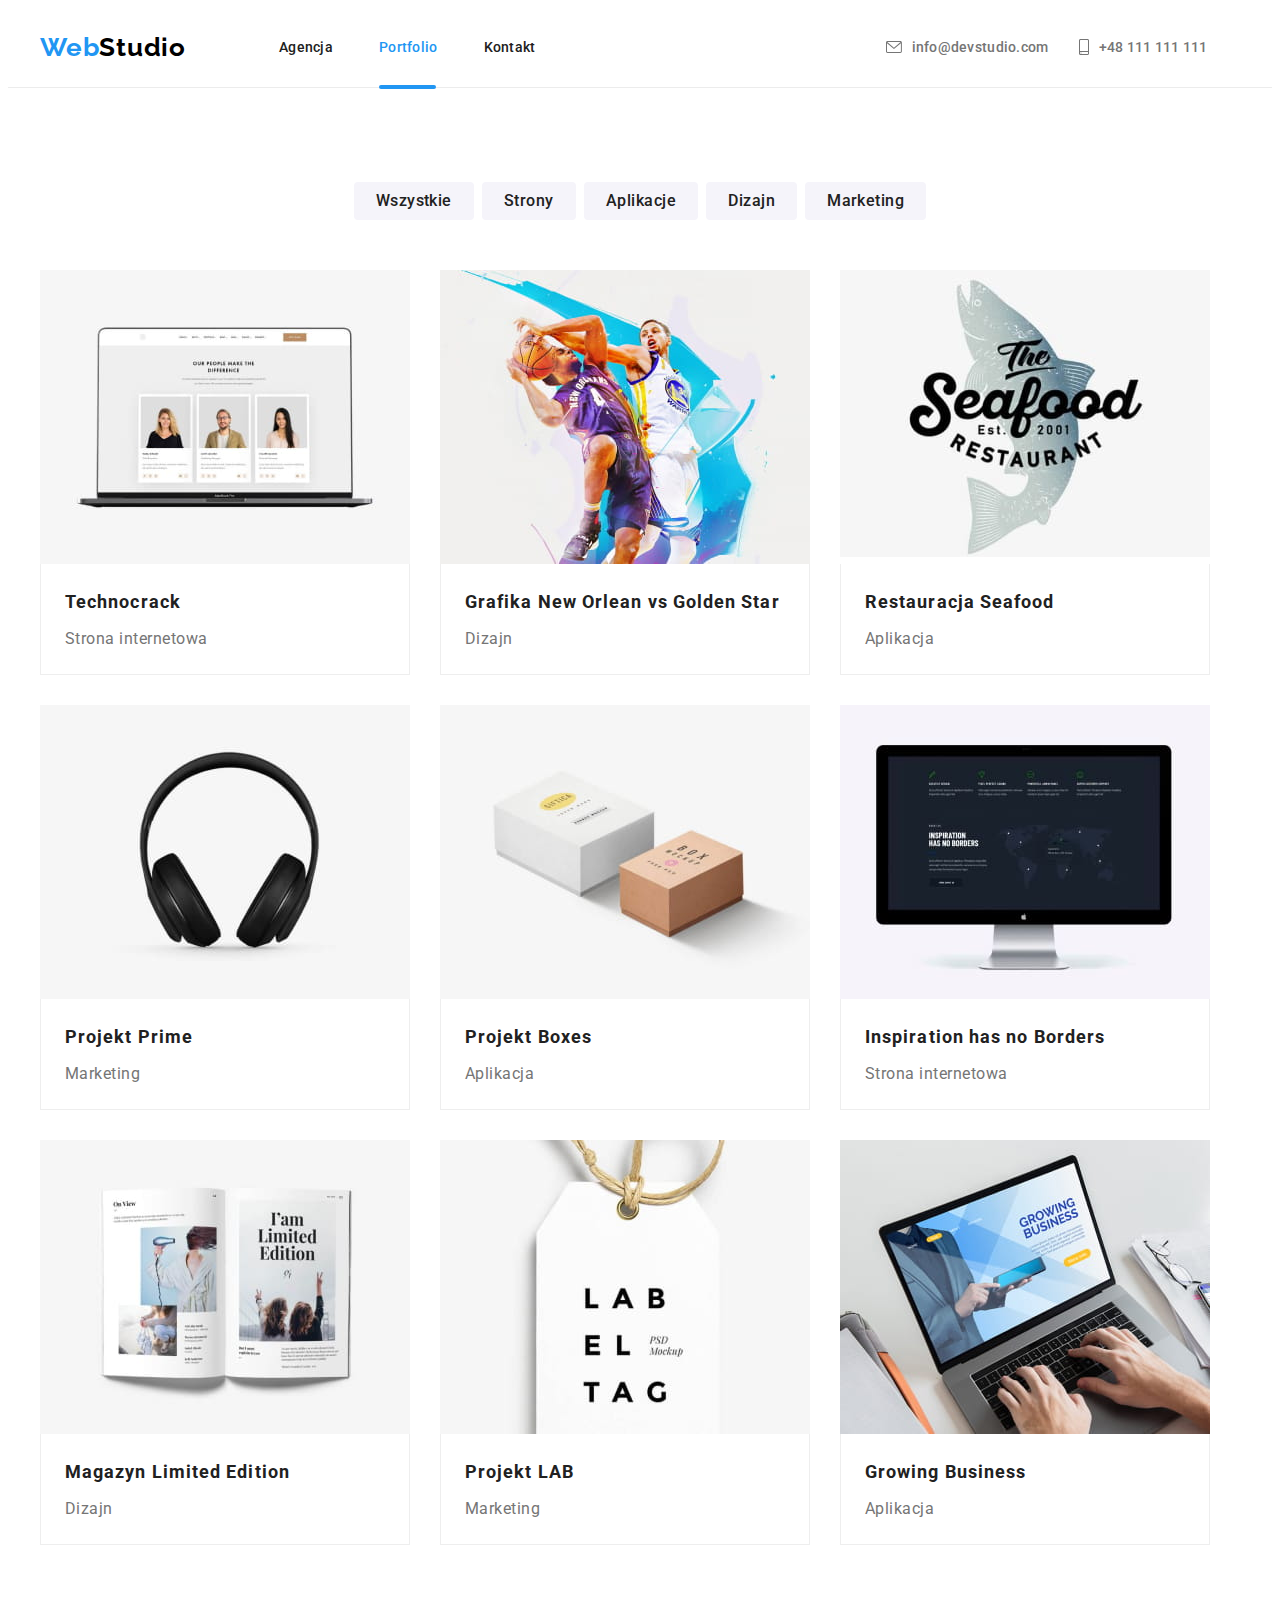
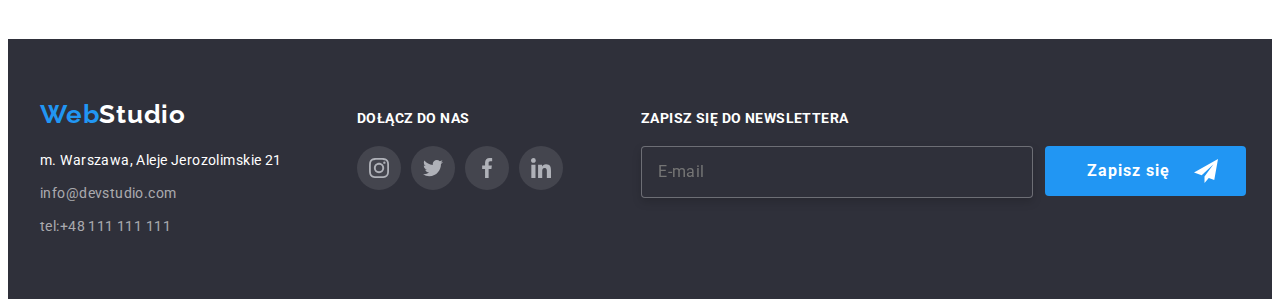
==== portfolio.html @ 4c4bfc6f "ok" ====
<!DOCTYPE html>
<html lang="pl">
  <head>
    <meta charset="UTF-8" />
    <meta http-equiv="X-UA-Compatible" content="IE=edge" />
    <meta name="viewport" content="width=device-width, initial-scale=1.0" />
    <title>Portfolio</title>
    <link
      rel="stylesheet"
      href="https://cdnjs.cloudflare.com/ajax/libs/modern-normalize/1.1.0/modern-normalize.min.css"
      integrity="sha512-wpPYUAdjBVSE4KJnH1VR1HeZfpl1ub8YT/NKx4PuQ5NmX2tKuGu6U/JRp5y+Y8XG2tV+wKQpNHVUX03MfMFn9Q=="
      crossorigin="anonymous"
      referrerpolicy="no-referrer"
    />
    <link rel="preconnect" href="https://fonts.googleapis.com" />
    <link rel="preconnect" href="https://fonts.gstatic.com" crossorigin />

    <link
      href="https://fonts.googleapis.com/css2?family=Raleway:wght@700&family=Roboto:wght@400;500;700;900&display=swap"
      rel="stylesheet"
    />

    <link href="./CSS/styles.css" rel="stylesheet" />
  </head>
  <body>
    <header class="boxfirst">
      <div class="container container-first">
        <a href="index.html" class="brandname"><span class="pieceofbrand">Web</span>Studio</a>
        <!--dodaję span żeby kolor Web były inny od Studio-->
        <nav>
          <ul class="list-upper">
            <li>
              <a href="index.html" class="nav-link">Agencja</a>
            </li>
            <li><a href="portfolio.html" class="nav-link currentsiteportfolio">Portfolio</a></li>
            <li><a href="#Kontakt" class="nav-link">Kontakt</a></li>
          </ul>
        </nav>
        <ul class="contact-links list-upper">
          <li>
            <a class="mail" href="mailto:info@devstudio.com">
              <svg class="post-img" width="16" height="12">
                <use href="./icons.svg#icon-envelope"></use>
              </svg>
              info@devstudio.com</a
            >
          </li>
          <li>
            <a class="smartphone" href="tel:+48111111111">
              <svg class="smartphone-img" width="10" height="16">
                <use href="./icons.svg#icon-smartphone"></use>
              </svg>
              +48 111 111 111</a
            >
          </li>
        </ul>
      </div>
    </header>
    <main>
      <section class="section">
        <div class="container">
          <h1 class="visually-hidden">portfolio</h1>
          <ul class="list-of-buttons">
            <li>
              <button type="button" class="button-next">Wszystkie</button>
            </li>
            <li><button type="button" class="button-next">Strony</button></li>
            <li><button type="button" class="button-next">Aplikacje</button></li>
            <li><button type="button" class="button-next">Dizajn</button></li>
            <li><button type="button" class="button-next">Marketing</button></li>
          </ul>
          <ul class="list-of-images-portfolio">
            <li ><a class="image-border" href="#">
              <div class="box">
              <img
                src="./images/technocrack.jpg"
                alt="zespół pracowników na ekranie monitora"
                width="370"
                height="294"
              />
              <div class="overlay">Technocrack jest popularną platformą wykorzystywaną do rozpowszechniania koronawirusa. Firmy wykorzystują tę platformę do celów szpiegowskich i ataków na niezabezpieczone serwery konkurencji</div></div>
              <div class="border">
                <h3 class="portfolioheader">Technocrack</h3>
                <p class="portfoliodescription">Strona internetowa</p>
              </div></a>
            </li>
            <li ><a class="image-border" href="#"><div class="box">
              <img
                src="./images/neworlean.jpg"
                alt="grafika przedstawiająca koszykarzy"
                width="370"
                height="294"
              /><div class="overlay">Technocrack jest popularną platformą wykorzystywaną do rozpowszechniania koronawirusa. Firmy wykorzystują tę platformę do celów szpiegowskich i ataków na niezabezpieczone serwery konkurencji</div></div>
              <div class="border">
                <h3 class="portfolioheader">Grafika New Orlean vs Golden Star</h3>
                <p class="portfoliodescription">Dizajn</p>
              </div></a>
            </li>
            <li ><a class="image-border" href="#"><div class="box">
              <img src="./images/restaurant.jpg" alt="logo restauracji" width="370" height="294" /><div class="overlay">Technocrack jest popularną platformą wykorzystywaną do rozpowszechniania koronawirusa. Firmy wykorzystują tę platformę do celów szpiegowskich i ataków na niezabezpieczone serwery konkurencji</div></div>
              <div class="border">
                <h3 class="portfolioheader">Restauracja Seafood</h3>
                <p class="portfoliodescription">Aplikacja</p>
              </div></a>
            </li>
            <li ><a class="image-border" href="#"><div class="box">
              <img src="./images/project-prime.jpg" alt="słuchawki" width="370" height="294" /><div class="overlay">Technocrack jest popularną platformą wykorzystywaną do rozpowszechniania koronawirusa. Firmy wykorzystują tę platformę do celów szpiegowskich i ataków na niezabezpieczone serwery konkurencji</div></div>
              <div class="border">
                <h3 class="portfolioheader">Projekt Prime</h3>
                <p class="portfoliodescription">Marketing</p>
              </div></a>
            </li>
            <li ><a class="image-border" href="#"><div class="box">
              <img src="./images/project-boxex.jpg" alt="dwa pudełka" width="370" height="294" /><div class="overlay">Technocrack jest popularną platformą wykorzystywaną do rozpowszechniania koronawirusa. Firmy wykorzystują tę platformę do celów szpiegowskich i ataków na niezabezpieczone serwery konkurencji</div></div>
              <div class="border">
                <h3 class="portfolioheader">Projekt Boxes</h3>
                <p class="portfoliodescription">Aplikacja</p>
              </div></a>
            </li>
            <li ><a class="image-border"href="#"><div class="box">
              <img src="./images/inspiration.jpg" alt="ekran monitora" width="370" height="294" /><div class="overlay">Technocrack jest popularną platformą wykorzystywaną do rozpowszechniania koronawirusa. Firmy wykorzystują tę platformę do celów szpiegowskich i ataków na niezabezpieczone serwery konkurencji</div></div>
              <div class="border">
                <h3 class="portfolioheader">Inspiration has no Borders</h3>
                <p class="portfoliodescription">Strona internetowa</p>
              </div></a>
            </li>
            <li ><a class="image-border"href="#"><div class="box">
              <img src="./images/magazine.jpg" alt="otwarte czasopismo" width="370" height="294" /><div class="overlay">Technocrack jest popularną platformą wykorzystywaną do rozpowszechniania koronawirusa. Firmy wykorzystują tę platformę do celów szpiegowskich i ataków na niezabezpieczone serwery konkurencji</div></div>
              <div class="border">
                <h3 class="portfolioheader">Magazyn Limited Edition</h3>
                <p class="portfoliodescription">Dizajn</p>
              </div></a>
            </li>
            <li ><a class="image-border" href="#"><div class="box">
              <img
                src="./images/project-lab.jpg"
                alt="etykieta z nazwą projektu"
                width="370"
                height="294"
              /><div class="overlay">Technocrack jest popularną platformą wykorzystywaną do rozpowszechniania koronawirusa. Firmy wykorzystują tę platformę do celów szpiegowskich i ataków na niezabezpieczone serwery konkurencji</div></div>
              <div class="border">
                <h3 class="portfolioheader">Projekt LAB</h3>
                <p class="portfoliodescription">Marketing</p>
              </div></a>
            </li>
            <li ><a class="image-border"href="#"><div class="box">
              <img
                src="./images/growing-business.jpg"
                alt="otwarty laptop"
                width="370"
                height="294"
              /><div class="overlay">Technocrack jest popularną platformą wykorzystywaną do rozpowszechniania koronawirusa. Firmy wykorzystują tę platformę do celów szpiegowskich i ataków na niezabezpieczone serwery konkurencji</div></div>
              <div class="border">
                <h3 class="portfolioheader">Growing Business</h3>
                <p class="portfoliodescription">Aplikacja</p>
              </div></a>
            </li>
          </ul>
        </div>
      </section>
    </main>
    <footer class="footer">
      <div class="container footercontainer">
        <div class="footerbrandparagraph">
        <a href="index.html" class="brandnamefooter"><span class="pieceofbrand">Web</span>Studio</a>
        <address>
          <ul class="footerlist">
            <li>
              <a href="https://www.google.pl/" class="localization"
                >m. Warszawa, Aleje Jerozolimskie 21</a>
            </li>
            <li>
              <a href="mailto:info@devstudio.com" class="contactfooter">info@devstudio.com</a>
            </li>
            <li><a href="tel:+48111111111" class="contactfooter">tel:+48 111 111 111</a></li>
          </ul>
        </address>
      </div>
      <div class=>
      <p class="joinus">dołącz do nas</p>
       <ul class="flexclickfooter"> <li><a  href="https://www.instagram.com/" 
                target="_blank"  class="sociallinks clickfooter"><svg class="instagramclick">
                  <use href="./sprite.svg#icon-instagram"></use>
                </svg></a></li>
                <li><a href="https://www.twitter.com/" 
                target="_blank"  class="sociallinks clickfooter"><svg class="twitterclick">
                  <use href="./sprite.svg#icon-twitter"></use>
                </svg></a></li>
                <li><a href="https://www.facebook.com/" 
                target="_blank"  class="sociallinks clickfooter"><svg class="facebookclick">
                  <use href="./sprite.svg#icon-facebook"></use>
                </svg></a></li>
                <li><a href="https://www.linkedin.com/" 
                target="_blank"  class="sociallinks clickfooter"><svg class="linkedinclick">
                  <use href="./sprite.svg#icon-linkedin"></use>
                </svg></a></li>
              </ul>
                </div><form class="newsletterform">
                <label for="user-email"class="newsletter-signup">
                  ZAPISZ SIĘ DO NEWSLETTERA
                </label>
                <div class="newsletter">
                <input id="user-email" type="email" name="email" placeholder="E-mail" class="emailnewsletter"/> <button class="newsletterbutton" type="submit">Zapisz się<svg class="arrow"><use href="./sprite2.svg#icon-arrow"></use></svg></button>
              </div>
              </form>
          </div>
               
    </footer>
  </body>
</html>
---- CSS/styles.css ----
*,
*::before *::after {
  margin: 0;
  padding: 0;
}

:root {
  --brandcolor: #212121;
  --secondcolor: #000000;
  --thirdcolor: #757575;
  --fourthcolor: #2196f3;
  --fifhtcolor: #ffffff;
  --sixthcolor: #2f303a;
  --seventhcolor: #e5e5e5;
  --eighthcolor: rgba (255, 255, 255, 0.6);
  --ninthcolor: #f5f4fa;
  --tenthcolor: #eeeeee;
}
body {
  font-family: 'Roboto', sans-serif;
  font-size: 14px;
  color: var(--brandcolor);
  background: var(--fifhtcolor);
  letter-spacing: 0.03em;
}
h1,
h2,
h3,
p {
  margin: 0 auto;
}

img {
  max-width: 100%;
  height: auto;
  display: block;
}
ul {
  list-style: none;
  padding: 0;
  margin: 0;
}
a {
  text-decoration: none;
  margin: 0;
}
button {
  display: block;
  cursor: pointer;
  border-radius: 4px;
  border: none;
}
.container {
  width: 1200px;
  margin: 0 auto;
  padding: 0 15px;
}
.section {
  padding-top: 94px;
  padding-bottom: 94px;
}
.footer {
  background-color: var(--sixthcolor);
  padding-top: 60px;
  padding-bottom: 60px;
}

.boxfirst {
  margin: 0 auto;
  border-bottom: 1px solid #ececec;
}
.container-first {
  display: flex;
  align-items: center;
  padding-top: 24px;
  padding-bottom: 25px;
}
.brandname {
  font-family: 'Raleway';
  font-size: 26px;
  font-weight: 700;
  color: var(--secondcolor);
  margin-right: 93px;
  letter-spacing: 0.03em;
}
.pieceofbrand {
  color: var(--fourthcolor);
}
.nav-link {
  font-weight: 500;
  text-align: left;
  color: currentColor;
  transition: color 250ms cubic-bezier(0.4, 0, 0.2, 1);
}

.nav-link:hover,
.nav-link:focus {
  color: var(--fourthcolor);
}
.currentsite {
  color: var(--fourthcolor);
  position: relative;
}
.currentsite::after {
  content: '';
  border-bottom: 4px solid #2196f3;
  border-radius: 2px;
  position: absolute;
  width: 53px;
  top: 46px;
  left: 0;
}
.currentsiteportfolio {
  color: var(--fourthcolor);
  position: relative;
}
.currentsiteportfolio::after {
  content: '';
  border-bottom: 4px solid #2196f3;
  border-radius: 2px;
  position: absolute;
  width: 57px;
  top: 46px;
  left: 0;
}
.list-upper {
  display: flex;
  gap: 46px;
  letter-spacing: 0.02em;
}
.post-img {
  margin-right: 10px;
  fill: currentColor;
}

.mail:hover,
.mail:focus {
  color: var(--fourthcolor);
}

.smartphone-img {
  margin-right: 10px;
  fill: currentColor;
}

.smartphone:hover,
.smartphone:focus {
  color: var(--fourthcolor);
}

.mail,
.smartphone {
  display: flex;
  align-items: center;

  color: currentColor;
  transition: color 250ms cubic-bezier(0.4, 0, 0.2, 1);
}

.contact-links {
  color: var(--thirdcolor);
  margin-left: 350px;
  gap: 30px;
}
.contact-links a {
  font-weight: 500;
  color: currentColor;
  letter-spacing: 0.02em;
  font-size: 14px;
}
.main-section {
  background-color: var(--sixthcolor);
  padding-top: 200px;
  padding-bottom: 200px;
  background-image: linear-gradient(rgba(47, 48, 58, 0.4) 50%, rgba(47, 48, 58, 0.4) 50%),
    url(../images/backgroundimage.jpg);
  background-repeat: no-repeat;
  background-size: cover;

  max-width: 1600px;
  height: 600px;
  margin: 0 auto;
}
.main-header {
  font-size: 44px;
  font-weight: 900;
  line-height: 1.36;
  letter-spacing: 0.06em;
  text-align: center;
  color: var(--fifhtcolor);
  margin-bottom: 30px;
  width: 696px;
}
.buttonfirst {
  font-size: 16px;
  font-weight: 700;
  line-height: 1.88;
  letter-spacing: 0.06em;
  text-align: center;
  background-color: var(--fourthcolor);
  color: #ffffff;
  font-family: 'Roboto';
  padding: 10px 41px;
  align-items: center;
  margin: 0 auto;
}
.list {
  display: flex;
  gap: 30px;
}

.loremitem {
  flex-basis: calc((100%- 90px) / 4);
}
.lorem-background {
  display: flex;
  width: 270px;
  height: 120px;
  justify-content: center;
  align-items: center;
  background-color: #f5f4fa;
  border-radius: 4px;
  margin-bottom: 30px;
}

.section-ourteam {
  padding-top: 0;
}

.visually-hidden {
  position: absolute;
  width: 1px;
  height: 1px;
  margin: -1px;
  border: 0;
  padding: 0;

  white-space: nowrap;
  clip-path: inset(100%);
  clip: rect(0 0 0 0);
  overflow: hidden;
}
.loremheader {
  letter-spacing: 0.03em;
  font-weight: 700;
  color: var(--brandcolor);
  margin-bottom: 10px;
  font-size: 14px;
}
.loremdescrition {
  line-height: 1.71;
  text-align: left;
  color: var(--thirdcolor);
}
.secondheader {
  letter-spacing: 0.03em;
  font-size: 36px;
  font-weight: 700;
  text-align: center;
  color: var(--brandcolor);
  margin-bottom: 50px;
}
.background-lastsection {
  background-color: var(--ninthcolor);
}
.thirditem {
  position: relative;
}
.applications {
  display: flex;
  justify-content: center;
  align-items: center;
  font-family: 'Roboto';
  font-style: normal;
  font-weight: 700;
  line-height: 1.14;
  color: var(--fifhtcolor);
  width: 370px;
  height: 70px;
  background-color: rgba(47, 48, 58, 0.8);
  position: absolute;
  bottom: 0px;
}
.emloyee {
  border-radius: [object Object]px;
  background-color: var(--fifhtcolor);
  box-shadow: 0px 1px 3px rgba(0, 0, 0, 0.12), 0px 1px 1px rgba(0, 0, 0, 0.14),
    0px 2px 1px rgba(0, 0, 0, 0.2);
  border-radius: 0px 0px 4px 4px;
}
.thirdheader {
  letter-spacing: 0.03em;
  font-size: 16px;
  font-weight: 500;
  text-align: center;
  color: var(--brandcolor);
  margin-bottom: 10px;
}
.employee-description {
  padding-top: 30px;
  padding-bottom: 30px;
}
.position {
  font-size: 16px;
  font-weight: 400;
  text-align: center;
  color: var(--thirdcolor);
  letter-spacing: 0.03em;
  margin-bottom: 16px;
}

.flexclick {
  display: flex;
  gap: 10px;
  justify-content: center;
}
.sociallinks {
  display: flex;
  color: #afb1b8;
  justify-content: center;
  align-items: center;
  width: 44px;
  height: 44px;
  border-radius: 50%;
  background-color: var(--fifhtcolor);
  transition-property: background-color, color;
  transition-duration: 250ms;
  transition-timing-function: cubic-bezier(0.4, 0, 0.2, 1);
}
.sociallinks:hover,
.sociallinks:focus {
  color: var(--fifhtcolor);
  background-color: var(--fourthcolor);
}
.instagramclick,
.linkedinclick,
.facebookclick,
.twitterclick {
  fill: currentColor;
  width: 20px;
  height: 20px;
}
.flexclickcustomers {
  display: flex;
  gap: 30px;
  justify-content: center;
}
.customer {
  display: flex;
  justify-content: center;
  align-items: center;
  width: 170px;
  height: 92px;
  color: #afb1b8;
  border: 1px solid currentColor;
  border-radius: 4px;
  transition: color 250ms cubic-bezier(0.4, 0, 0.2, 1);
}
.client {
  fill: currentColor;
}
.customer:hover,
.customer:focus {
  color: #2196f3;
}
.contactfooter {
  line-height: 1.71;
  color: rgba(255, 255, 255, 0.6);
  font-style: normal;
  transition: color 250ms cubic-bezier(0.4, 0, 0.2, 1);
}
.contactfooter:hover,
.contactfooter:focus {
  color: var(--fourthcolor);
  cursor: pointer;
}
.localization {
  display: block;
  line-height: 1.71;
  color: var(--fifhtcolor);
  font-style: normal;
}
.footerlist {
  display: block;
}
.footerlist > li:not(:last-child) {
  margin-bottom: 9px;
}

.brandnamefooter {
  display: block;
  font-family: 'Raleway';
  font-size: 26px;
  font-weight: 700;
  text-align: left;
  color: var(--fifhtcolor);
  margin-bottom: 20px;
  margin-right: 171px;
  letter-spacing: 0.03em;
}
.localization {
  margin-right: 70px;
}
.joinus {
  font-family: Roboto;
  font-size: 14px;
  font-weight: 700;
  line-height: 16px;
  letter-spacing: 0.03em;
  text-align: left;
  text-transform: uppercase;
  color: var(--fifhtcolor);

  margin-bottom: 20px;
}
.flexclickfooter {
  display: flex;
  gap: 10px;

  fill: var(--fifhtcolor);
}
.clickfooter {
  background: rgba(255, 255, 255, 0.1);
}

.footercontainer {
  display: flex;
  align-items: baseline;
}
.newsletterform {
  margin-left: 78px;
}
.newsletter-signup {
  display: block;
  font-family: Roboto;
  font-size: 14px;
  font-weight: 700;
  letter-spacing: 0.03em;
  color: var(--fifhtcolor);
  text-transform: uppercase;
  margin-bottom: 20px;
  cursor: pointer;
}
.newsletter {
  display: flex;
}
.emailnewsletter {
  border: 1px solid #ffffff4d;
  width: 358px;
  padding: 15px 16px;
  font-family: Roboto;
  font-size: 16px;
  font-weight: 400;
  line-height: 1.25;
  letter-spacing: 0.03em;
  border: 1px solid rgba(255, 255, 255, 0.3);
  filter: drop-shadow(0px 4px 4px rgba(0, 0, 0, 0.15));
  border-radius: 4px;
  background: #2f303a;
  color: rgba(255, 255, 255, 0.6);
  margin-right: 12px;
  transition: border-color 250ms cubic-bezier(0.4, 0, 0.2, 1),
    drop-shadow 250ms cubic-bezier(0.4, 0, 0.2, 1);
}
.emailnewsletter:hover,
.emailnewsletter:focus {
  outline: none;
  border-color: var(--fourthcolor);
  filter: drop-shadow(0px 4px 4px rgba(0, 0, 0, 0.15));
}

.newsletterbutton {
  display: flex;
  width: 201px;
  height: 50px;
  padding-left: 42px;
  padding-right: 28px;
  padding-top: 0px;
  padding-bottom: 0px;
  font-family: 'Roboto';
  font-style: normal;
  font-weight: 700;
  font-size: 16px;
  line-height: 1.88;
  align-items: center;
  text-align: center;
  letter-spacing: 0.06em;
  background: var(--fourthcolor);
  color: var(--fifhtcolor);
  fill: var(--fifhtcolor);
  border-radius: 4px;
  transition: box-shadow 250ms cubic-bezier(0.4, 0, 0.2, 1);
}
.newsletterbutton:hover,
.newsletterbutton:focus {
  box-shadow: 0px 4px 4px rgba(0, 0, 0, 0.15);
}
.arrow {
  width: 24px;
  height: 24px;
  margin-left: 24px;
}
.backdrop {
  position: fixed;
  top: 0;
  left: 0;
  width: 100%;
  height: 100%;
  z-index: 1;
  background: rgba(0, 0, 0, 0.2);
  transition: visibility 250ms cubic-bezier(0.4, 0, 0.2, 1),
    opacity 250ms cubic-bezier(0.4, 0, 0.2, 1);
}
.is-hidden {
  pointer-events: none;
  visibility: hidden;
  opacity: 0;
}

.modal {
  width: 528px;
  height: 581px;
  position: absolute;
  top: 50%;
  left: 50%;
  transform: translate(-50%, -50%);
  z-index: 2;
  background-color: #ffffff;
  border-radius: 4px;
  box-shadow: 0px 1px 3px rgba(0, 0, 0, 0.12), 0px 1px 1px rgba(0, 0, 0, 0.14),
    0px 2px 1px rgba(0, 0, 0, 0.2);
  padding-top: 40px;
}
.formparagraph {
  font-family: 'Roboto';
  font-style: normal;
  font-weight: 700;
  font-size: 20px;
  text-align: center;
  letter-spacing: 0.03em;
  color: var(--brandcolor);
}
.namelabel {
  font-family: 'Roboto';
  font-style: normal;
  font-weight: 400;
  font-size: 12px;
  letter-spacing: 0.01em;
  color: #757575;
  position: absolute;
  left: 40px;
  top: 75px;
  cursor: pointer;
}
#user-name {
  width: 448px;
  height: 40px;
  position: absolute;
  top: 93px;
  left: 40px;
  padding-left: 42px;
  border: 1px solid rgba(33, 33, 33, 0.2);
  border-radius: 4px;
  transition: border-color 250ms cubic-bezier(0.4, 0, 0.2, 1);
}
#user-name:hover,
#user-name:focus {
  border-color: #2196f3;
  outline: none;
}
.user-icon {
  position: absolute;
  width: 12px;
  height: 12px;
  top: 107px;
  left: 55px;
  transition: fill 250ms cubic-bezier(0.4, 0, 0.2, 1);
}
#user-name:hover + .user-icon,
#user-name:focus + .user-icon {
  fill: #2196f3;
}

.phonelabel {
  font-family: 'Roboto';
  font-style: normal;
  font-weight: 400;
  font-size: 12px;
  letter-spacing: 0.01em;
  color: #757575;
  position: absolute;
  left: 40px;
  top: 143px;
  cursor: pointer;
}
#user-phone {
  width: 448px;
  height: 40px;
  position: absolute;
  top: 161px;
  left: 40px;
  padding-left: 42px;
  border: 1px solid rgba(33, 33, 33, 0.2);
  border-radius: 4px;
  transition: border-color 250ms cubic-bezier(0.4, 0, 0.2, 1);
}
#user-phone:hover,
#user-phone:focus {
  border-color: #2196f3;
  outline: none;
}
.phone-icon {
  position: absolute;
  width: 13px;
  height: 13px;
  top: 174px;
  left: 55px;
  transition: fill 250ms cubic-bezier(0.4, 0, 0.2, 1);
}
#user-phone:hover + .phone-icon,
#user-phone:focus + .phone-icon {
  fill: #2196f3;
}
.email-account-label {
  font-family: 'Roboto';
  font-style: normal;
  font-weight: 400;
  font-size: 12px;
  letter-spacing: 0.01em;
  color: #757575;
  position: absolute;
  left: 40px;
  top: 211px;
  cursor: pointer;
}
.user-email-account {
  width: 448px;
  height: 40px;
  position: absolute;
  top: 229px;
  left: 40px;
  padding-left: 42px;
  border: 1px solid rgba(33, 33, 33, 0.2);
  border-radius: 4px;
  transition: border-color 250ms cubic-bezier(0.4, 0, 0.2, 1);
}
.user-email-account:hover,
.user-email-account:focus {
  border-color: #2196f3;
  outline: none;
}
.email-icon {
  position: absolute;
  width: 15px;
  height: 12px;
  top: 243px;
  left: 53.5px;
  transition: fill 250ms cubic-bezier(0.4, 0, 0.2, 1);
}
.user-email-account:hover + .email-icon,
.user-email-account:focus + .email-icon {
  fill: #2196f3;
}
.comment-label {
  font-family: 'Roboto';
  font-style: normal;
  font-weight: 400;
  font-size: 12px;
  letter-spacing: 0.01em;
  color: #757575;
  position: absolute;
  left: 40px;
  top: 279px;
  cursor: pointer;
}
.comment:placeholder-shown {
  font-family: 'Roboto';
  font-style: normal;
  font-weight: 400;
  font-size: 12px;
  line-height: 14px;
  letter-spacing: 0.01em;

  color: rgba(117, 117, 117, 0.5);
}
.comment {
  width: 448px;
  height: 120px;
  position: absolute;
  top: 297px;
  left: 40px;
  padding: 12px 16px;
  border: 1px solid rgba(33, 33, 33, 0.2);
  border-radius: 4px;
  resize: none;
  transition: border-color 250ms cubic-bezier(0.4, 0, 0.2, 1);
}
.comment:hover,
.comment:focus {
  border-color: #2196f3;
  outline: none;
  color: #000000;
}
.politcslabel {
  position: absolute;
  top: 437px;
  right: 54px;
  font-family: 'Roboto';
  font-style: normal;
  font-weight: 400;
  font-size: 14px;
  line-height: 1.71;

  letter-spacing: 0.03em;

  color: var(--thirdcolor);
  cursor: pointer;
}
.statute {
  text-decoration: underline;
  color: var(--fourthcolor);
}
.politics {
  text-decoration: underline;
  color: var(--fourthcolor);
}
.confirmation-icon {
  width: 11px;
  height: 8px;
  position: absolute;
  top: 446px;
  left: 57px;
  fill: var(--fifhtcolor);
  opacity: 0;
}

.politics-confirmation {
  position: absolute;
  top: 442px;
  left: 54px;
  width: 16px;
  height: 15px;
  outline: 1px solid var(--brandcolor);
  appearance: none;
  border-radius: 2px;
}
.politics-confirmation:checked {
  background-color: #2196f3;
  outline: none;
}
.politics-confirmation:checked + .confirmation-icon {
  opacity: 1;
}
.send-button {
  display: flex;
  width: 200px;
  height: 50px;
  background: #2196f3;
  border-radius: 4px;
  justify-content: center;
  align-items: center;
  font-family: 'Roboto';
  font-style: normal;
  font-weight: 700;
  font-size: 16px;
  line-height: 1.88;
  letter-spacing: 0.06em;
  color: var(--fifhtcolor);
  position: absolute;
  top: 491px;
  left: 164px;
  transition: box-shadow 250ms cubic-bezier(0.4, 0, 0.2, 1);
}
.send-button:hover,
.send-button:focus {
  box-shadow: 0px 4px 4px rgba(0, 0, 0, 0.15);
}
.cls-btn {
  width: 11px;
  height: 11px;
}
.close-btn {
  display: flex;
  justify-content: center;
  align-items: center;
  width: 30px;
  height: 30px;
  position: absolute;
  top: 8px;
  left: 490px;
  background: #ffffff;
  border: 1px solid rgba(0, 0, 0, 0.1);
  border-radius: 50%;
}
.button-next {
  border-radius: 4px;
  font-size: 16px;
  font-weight: 500;
  text-align: center;
  background-color: var(--ninthcolor);
  color: var(--brandcolor);
  font-family: 'Roboto';
  padding: 6px 22px;
  letter-spacing: 0.03em;
  line-height: 1.62;
  box-shadow: none;
  transition-property: background-color, color, box-shadow;
  transition-duration: 250ms;
  transition-timing-function: cubic-bezier(0.4, 0, 0.2, 1);
}

.list-of-buttons {
  display: flex;
  justify-content: center;
  gap: 8px;
  margin-bottom: 50px;
}
.button-next:hover,
.button-next:focus {
  color: var(--fifhtcolor);
  background-color: var(--fourthcolor);
  cursor: pointer;
  box-shadow: 0px 3px 1px rgba(0, 0, 0, 0.1), 0px 1px 2px rgba(0, 0, 0, 0.08),
    0px 2px 2px rgba(0, 0, 0, 0.12);
}
.box {
  position: relative;
  width: 370px;
  height: 294px;
  overflow: hidden;
}
.overlay {
  position: absolute;
  top: 0;
  left: 0;
  padding: 49px 45px 49px 24px;
  width: 100%;
  height: 100%;
  font-family: 'Roboto';
  font-style: normal;
  font-weight: 400;
  font-size: 18px;
  line-height: 1.56;
  letter-spacing: 0.03em;
  color: var(--fifhtcolor);
  background-color: rgba(33, 150, 243, 0.9);
  transform: translateY(100%);
  transition: transform 250ms cubic-bezier(0.4, 0, 0.2, 1);
}
.image-border:hover .overlay,
.image-border:focus .overlay {
  transform: translateY(0%);
}
.list-of-images-portfolio {
  display: flex;
  gap: 30px;
  flex-wrap: wrap;
}
.image-border {
  display: block;
  width: 370px;
  box-shadow: none;
  transition-property: box-shadow;
  transition-duration: 250ms;

  transition-timing-function: cubic-bezier(0.4, 0, 0.2, 1);
}
.image-border:hover,
.image-border:focus {
  box-shadow: 0px 1px 1px rgba(0, 0, 0, 0.12), 0px 4px 4px rgba(0, 0, 0, 0.06),
    1px 4px 6px rgba(0, 0, 0, 0.16);
}
.border {
  padding-top: 20px;
  border-right: 1px solid #eeeeee;
  border-bottom: 1px solid #eeeeee;
  border-left: 1px solid #eeeeee;
  padding-left: 24px;
  padding-right: 24px;
  padding-bottom: 20px;
}
.portfolioheader {
  font-size: 18px;
  font-weight: 700;
  line-height: 2;
  letter-spacing: 0.06em;
  text-align: left;
  color: var(--brandcolor);
  margin-bottom: 4px;
}
.portfoliodescription {
  font-size: 16px;
  line-height: 1.88;
  text-align: left;
  color: var(--thirdcolor);
  letter-spacing: 0.03em;
}
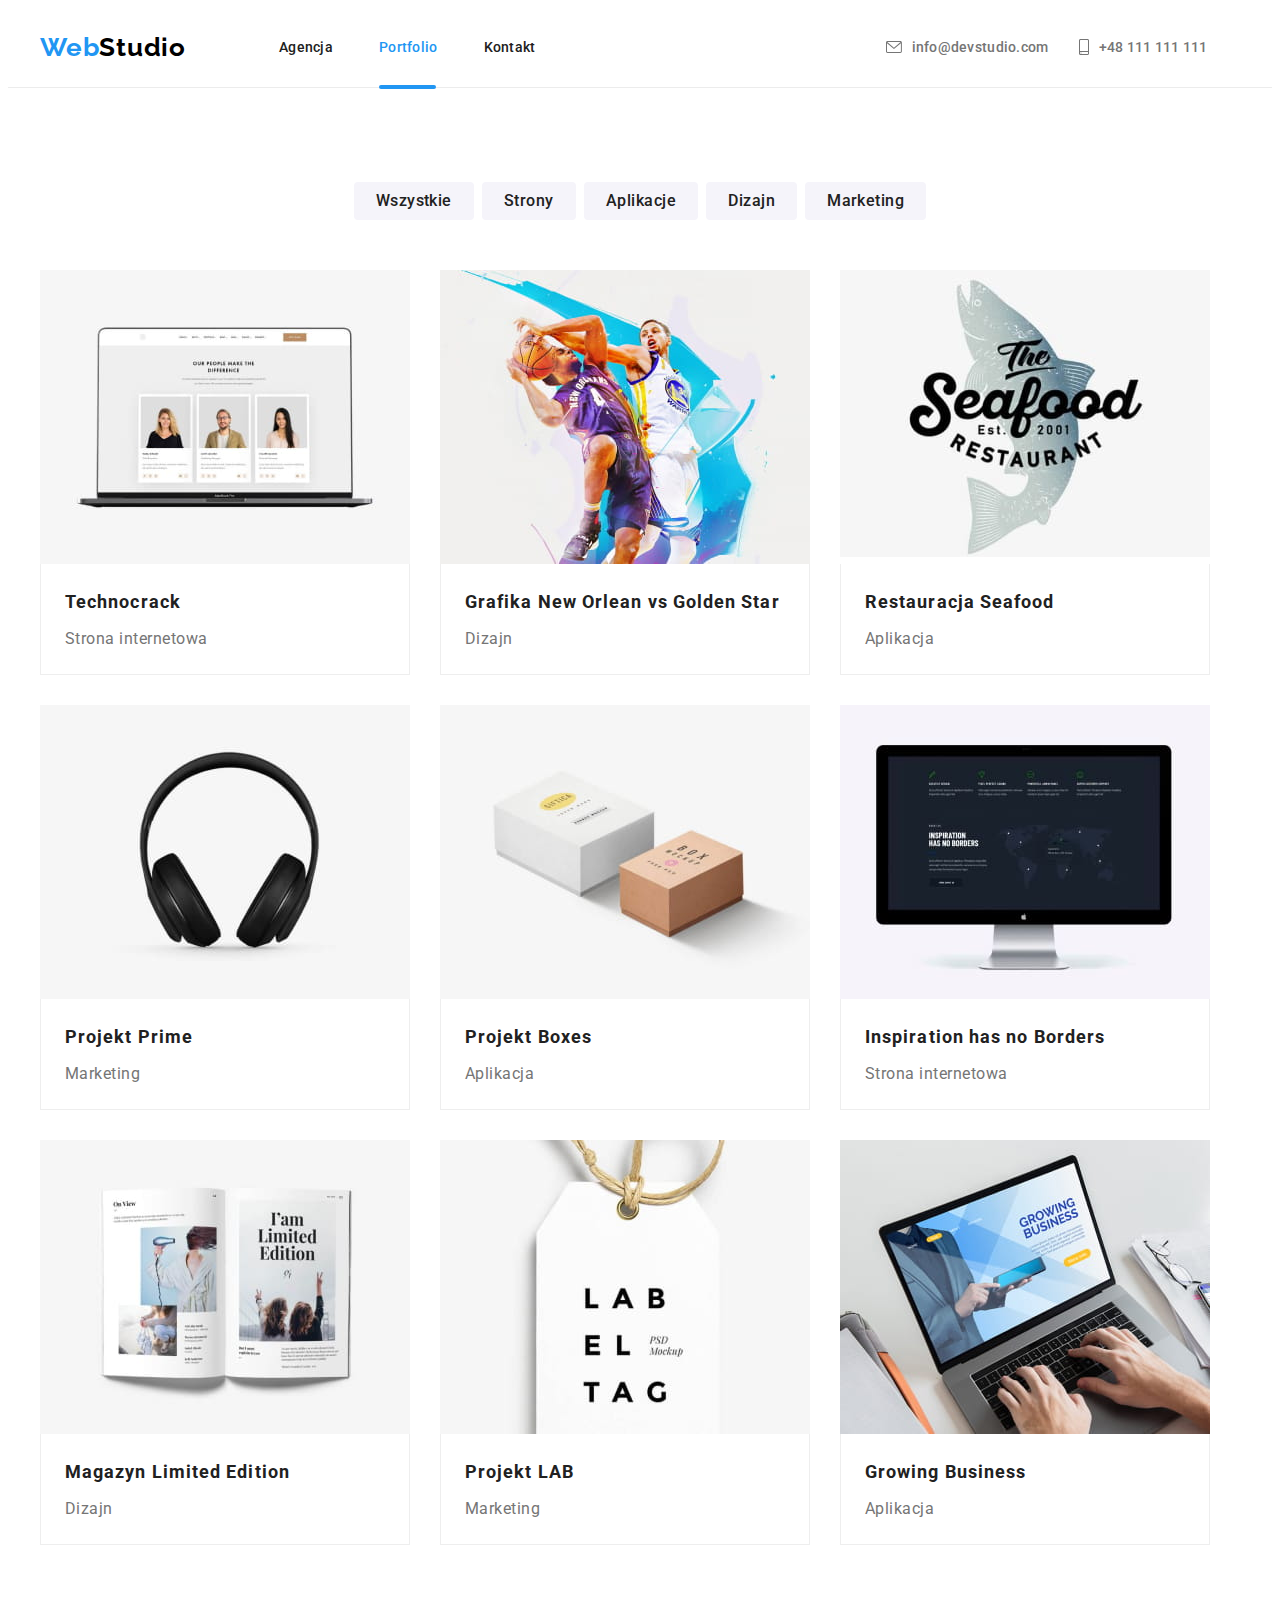
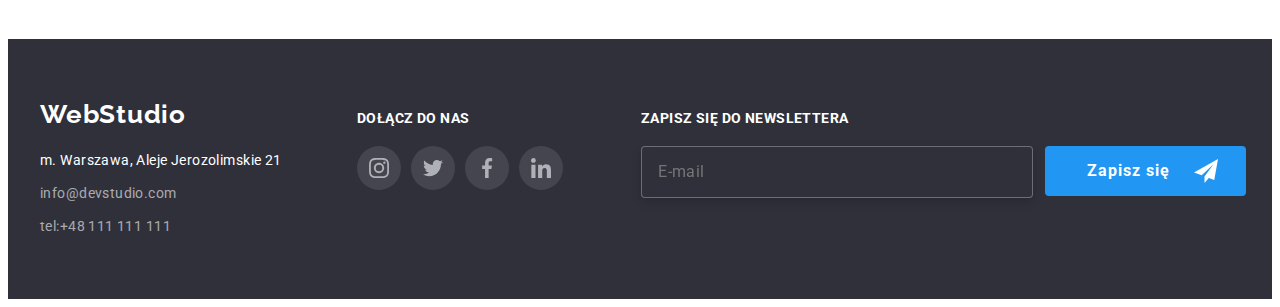
==== commit 6e7aab2c: "na dziś" ====
--- a/portfolio.html
+++ b/portfolio.html
@@ -24,30 +24,30 @@
   </head>
   <body>
     <header class="boxfirst">
-      <div class="container container-first">
-        <a href="index.html" class="brandname"><span class="pieceofbrand">Web</span>Studio</a>
+      <div class="container boxfirst_container">
+        <a href="index.html" class="brandname boxfirst_brandname"><span class="brandname_pieceofbrand">Web</span>Studio</a>
         <!--dodaję span żeby kolor Web były inny od Studio-->
         <nav>
           <ul class="list-upper">
             <li>
-              <a href="index.html" class="nav-link">Agencja</a>
-            </li>
-            <li><a href="portfolio.html" class="nav-link currentsiteportfolio">Portfolio</a></li>
-            <li><a href="#Kontakt" class="nav-link">Kontakt</a></li>
+              <a href="index.html" class="list-upper_link">Agencja</a>
+            </li>
+            <li><a href="portfolio.html" class="list-upper_link currentsiteportfolio">Portfolio</a></li>
+            <li><a href="#Kontakt" class="list-upper_link">Kontakt</a></li>
           </ul>
         </nav>
-        <ul class="contact-links list-upper">
+        <ul class="list-upper boxfirst_contact-links">
           <li>
-            <a class="mail" href="mailto:info@devstudio.com">
-              <svg class="post-img" width="16" height="12">
+            <a class="list-upper_mail" href="mailto:info@devstudio.com">
+              <svg class="list-upper_post-img" width="16" height="12">
                 <use href="./icons.svg#icon-envelope"></use>
               </svg>
               info@devstudio.com</a
             >
           </li>
           <li>
-            <a class="smartphone" href="tel:+48111111111">
-              <svg class="smartphone-img" width="10" height="16">
+            <a class="list-upper_smartphone" href="tel:+48111111111">
+              <svg class="list-upper_smartphone-img" width="10" height="16">
                 <use href="./icons.svg#icon-smartphone"></use>
               </svg>
               +48 111 111 111</a
@@ -160,9 +160,9 @@
       </section>
     </main>
     <footer class="footer">
-      <div class="container footercontainer">
+      <div class="container footer_container">
         <div class="footerbrandparagraph">
-        <a href="index.html" class="brandnamefooter"><span class="pieceofbrand">Web</span>Studio</a>
+        <a href="index.html" class="brandname brandname_footer"><span class="pieceofbrand">Web</span>Studio</a>
         <address>
           <ul class="footerlist">
             <li>
--- a/CSS/styles.css
+++ b/CSS/styles.css
@@ -69,32 +69,35 @@
   margin: 0 auto;
   border-bottom: 1px solid #ececec;
 }
-.container-first {
+.boxfirst_container {
   display: flex;
   align-items: center;
   padding-top: 24px;
   padding-bottom: 25px;
 }
 .brandname {
+  display: block;
   font-family: 'Raleway';
   font-size: 26px;
   font-weight: 700;
+  letter-spacing: 0.03em;
+}
+.boxfirst_brandname {
   color: var(--secondcolor);
   margin-right: 93px;
-  letter-spacing: 0.03em;
-}
-.pieceofbrand {
+}
+
+.brandname_pieceofbrand {
   color: var(--fourthcolor);
 }
-.nav-link {
+.list-upper_link {
   font-weight: 500;
   text-align: left;
   color: currentColor;
   transition: color 250ms cubic-bezier(0.4, 0, 0.2, 1);
 }
-
-.nav-link:hover,
-.nav-link:focus {
+.list-upper_link:hover,
+.list-upper_link:focus {
   color: var(--fourthcolor);
 }
 .currentsite {
@@ -128,41 +131,39 @@
   gap: 46px;
   letter-spacing: 0.02em;
 }
-.post-img {
+.list-upper_mail,
+.list-upper_smartphone {
+  display: flex;
+  align-items: center;
+  color: currentColor;
+  transition: color 250ms cubic-bezier(0.4, 0, 0.2, 1);
+}
+.list-upper_post-img {
   margin-right: 10px;
   fill: currentColor;
 }
 
-.mail:hover,
-.mail:focus {
+.list-upper_mail:hover,
+.list-upper_mail:focus {
   color: var(--fourthcolor);
 }
 
-.smartphone-img {
+.list-upper_smartphone-img {
   margin-right: 10px;
   fill: currentColor;
 }
 
-.smartphone:hover,
-.smartphone:focus {
+.list-upper_smartphone:hover,
+.list-upper_smartphone:focus {
   color: var(--fourthcolor);
 }
 
-.mail,
-.smartphone {
-  display: flex;
-  align-items: center;
-
-  color: currentColor;
-  transition: color 250ms cubic-bezier(0.4, 0, 0.2, 1);
-}
-
-.contact-links {
+.boxfirst_contact-links {
   color: var(--thirdcolor);
   margin-left: 350px;
   gap: 30px;
 }
-.contact-links a {
+.boxfirst_contact-links a {
   font-weight: 500;
   color: currentColor;
   letter-spacing: 0.02em;
@@ -181,7 +182,7 @@
   height: 600px;
   margin: 0 auto;
 }
-.main-header {
+.main-section_header {
   font-size: 44px;
   font-weight: 900;
   line-height: 1.36;
@@ -191,7 +192,7 @@
   margin-bottom: 30px;
   width: 696px;
 }
-.buttonfirst {
+.main-section_button {
   font-size: 16px;
   font-weight: 700;
   line-height: 1.88;
@@ -209,10 +210,10 @@
   gap: 30px;
 }
 
-.loremitem {
+.list_loremitem {
   flex-basis: calc((100%- 90px) / 4);
 }
-.lorem-background {
+.list_lorem-background {
   display: flex;
   width: 270px;
   height: 120px;
@@ -223,7 +224,7 @@
   margin-bottom: 30px;
 }
 
-.section-ourteam {
+.section--ourteam {
   padding-top: 0;
 }
 
@@ -240,14 +241,14 @@
   clip: rect(0 0 0 0);
   overflow: hidden;
 }
-.loremheader {
+.list_loremheader {
   letter-spacing: 0.03em;
   font-weight: 700;
   color: var(--brandcolor);
   margin-bottom: 10px;
   font-size: 14px;
 }
-.loremdescrition {
+.list_loremdescrition {
   line-height: 1.71;
   text-align: left;
   color: var(--thirdcolor);
@@ -260,13 +261,13 @@
   color: var(--brandcolor);
   margin-bottom: 50px;
 }
-.background-lastsection {
+.section--background {
   background-color: var(--ninthcolor);
 }
-.thirditem {
+.list_thirditem {
   position: relative;
 }
-.applications {
+.list_applications {
   display: flex;
   justify-content: center;
   align-items: center;
@@ -281,14 +282,14 @@
   position: absolute;
   bottom: 0px;
 }
-.emloyee {
+.list_emloyee {
   border-radius: [object Object]px;
   background-color: var(--fifhtcolor);
   box-shadow: 0px 1px 3px rgba(0, 0, 0, 0.12), 0px 1px 1px rgba(0, 0, 0, 0.14),
     0px 2px 1px rgba(0, 0, 0, 0.2);
   border-radius: 0px 0px 4px 4px;
 }
-.thirdheader {
+.list_thirdheader {
   letter-spacing: 0.03em;
   font-size: 16px;
   font-weight: 500;
@@ -296,11 +297,11 @@
   color: var(--brandcolor);
   margin-bottom: 10px;
 }
-.employee-description {
+.list_employee-description {
   padding-top: 30px;
   padding-bottom: 30px;
 }
-.position {
+.list_position {
   font-size: 16px;
   font-weight: 400;
   text-align: center;
@@ -387,16 +388,10 @@
   margin-bottom: 9px;
 }
 
-.brandnamefooter {
-  display: block;
-  font-family: 'Raleway';
-  font-size: 26px;
-  font-weight: 700;
-  text-align: left;
+.brandname_footer {
   color: var(--fifhtcolor);
   margin-bottom: 20px;
   margin-right: 171px;
-  letter-spacing: 0.03em;
 }
 .localization {
   margin-right: 70px;
@@ -423,7 +418,7 @@
   background: rgba(255, 255, 255, 0.1);
 }
 
-.footercontainer {
+.footer_container {
   display: flex;
   align-items: baseline;
 }
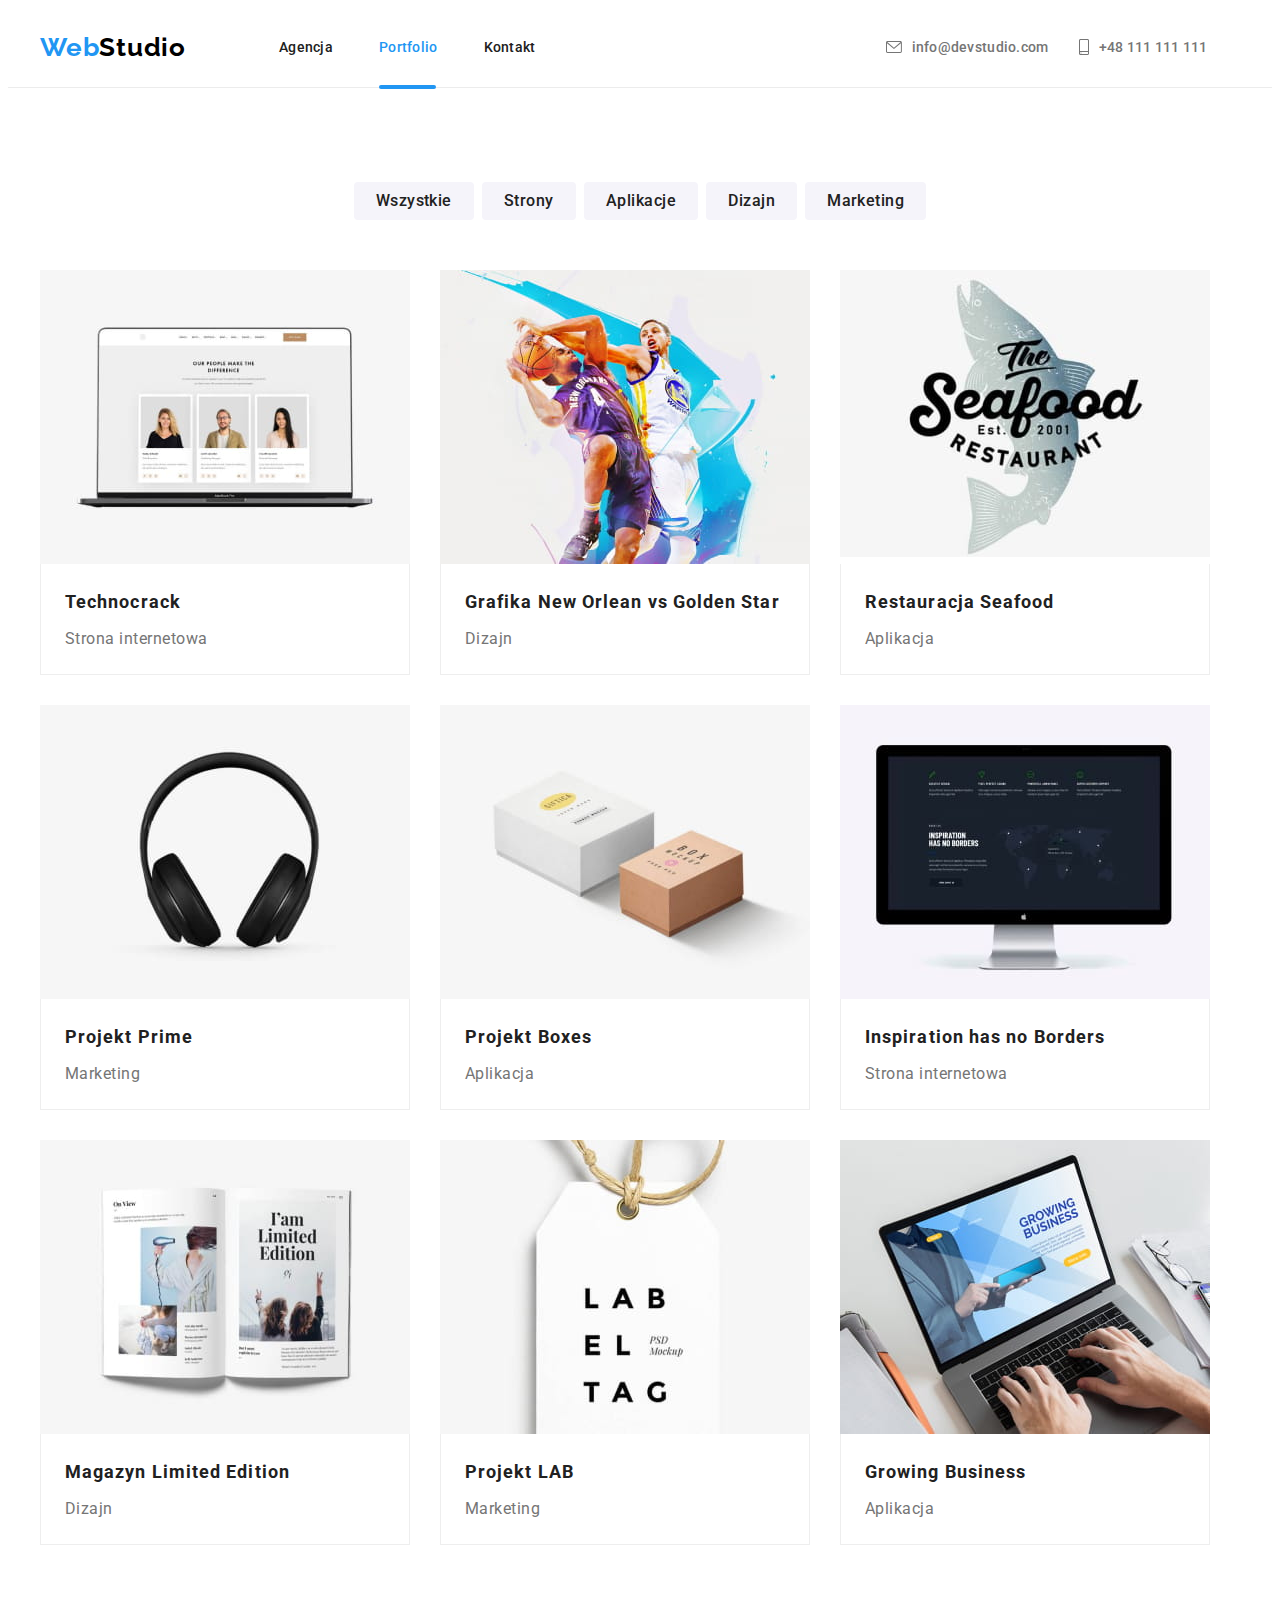
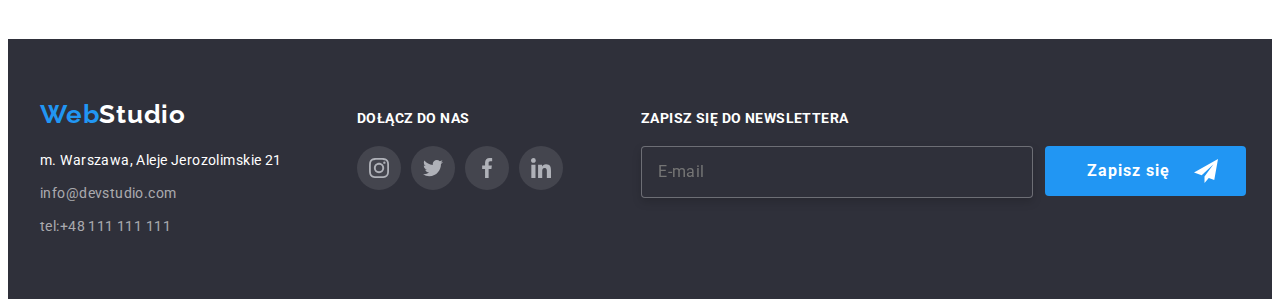
==== commit 27f4c43c: "ponowne nazwanie klas" ====
--- a/portfolio.html
+++ b/portfolio.html
@@ -24,30 +24,30 @@
   </head>
   <body>
     <header class="boxfirst">
-      <div class="container boxfirst_container">
-        <a href="index.html" class="brandname boxfirst_brandname"><span class="brandname_pieceofbrand">Web</span>Studio</a>
+      <div class="container container-first">
+        <a href="index.html" class="brandname"><span class="pieceofbrand">Web</span>Studio</a>
         <!--dodaję span żeby kolor Web były inny od Studio-->
         <nav>
           <ul class="list-upper">
             <li>
-              <a href="index.html" class="list-upper_link">Agencja</a>
-            </li>
-            <li><a href="portfolio.html" class="list-upper_link currentsiteportfolio">Portfolio</a></li>
-            <li><a href="#Kontakt" class="list-upper_link">Kontakt</a></li>
+              <a href="index.html" class="nav-link">Agencja</a>
+            </li>
+            <li><a href="portfolio.html" class="nav-link currentsiteportfolio">Portfolio</a></li>
+            <li><a href="#Kontakt" class="nav-link">Kontakt</a></li>
           </ul>
         </nav>
-        <ul class="list-upper boxfirst_contact-links">
+        <ul class="contact-links list-upper">
           <li>
-            <a class="list-upper_mail" href="mailto:info@devstudio.com">
-              <svg class="list-upper_post-img" width="16" height="12">
+            <a class="mail" href="mailto:info@devstudio.com">
+              <svg class="post-img" width="16" height="12">
                 <use href="./icons.svg#icon-envelope"></use>
               </svg>
               info@devstudio.com</a
             >
           </li>
           <li>
-            <a class="list-upper_smartphone" href="tel:+48111111111">
-              <svg class="list-upper_smartphone-img" width="10" height="16">
+            <a class="smartphone" href="tel:+48111111111">
+              <svg class="smartphone-img" width="10" height="16">
                 <use href="./icons.svg#icon-smartphone"></use>
               </svg>
               +48 111 111 111</a
@@ -160,9 +160,9 @@
       </section>
     </main>
     <footer class="footer">
-      <div class="container footer_container">
+      <div class="container footercontainer">
         <div class="footerbrandparagraph">
-        <a href="index.html" class="brandname brandname_footer"><span class="pieceofbrand">Web</span>Studio</a>
+        <a href="index.html" class="brandnamefooter"><span class="pieceofbrand">Web</span>Studio</a>
         <address>
           <ul class="footerlist">
             <li>
--- a/CSS/styles.css
+++ b/CSS/styles.css
@@ -69,35 +69,32 @@
   margin: 0 auto;
   border-bottom: 1px solid #ececec;
 }
-.boxfirst_container {
+.container-first {
   display: flex;
   align-items: center;
   padding-top: 24px;
   padding-bottom: 25px;
 }
 .brandname {
-  display: block;
   font-family: 'Raleway';
   font-size: 26px;
   font-weight: 700;
-  letter-spacing: 0.03em;
-}
-.boxfirst_brandname {
   color: var(--secondcolor);
   margin-right: 93px;
-}
-
-.brandname_pieceofbrand {
+  letter-spacing: 0.03em;
+}
+.pieceofbrand {
   color: var(--fourthcolor);
 }
-.list-upper_link {
+.nav-link {
   font-weight: 500;
   text-align: left;
   color: currentColor;
   transition: color 250ms cubic-bezier(0.4, 0, 0.2, 1);
 }
-.list-upper_link:hover,
-.list-upper_link:focus {
+
+.nav-link:hover,
+.nav-link:focus {
   color: var(--fourthcolor);
 }
 .currentsite {
@@ -131,39 +128,41 @@
   gap: 46px;
   letter-spacing: 0.02em;
 }
-.list-upper_mail,
-.list-upper_smartphone {
-  display: flex;
-  align-items: center;
+.post-img {
+  margin-right: 10px;
+  fill: currentColor;
+}
+
+.mail:hover,
+.mail:focus {
+  color: var(--fourthcolor);
+}
+
+.smartphone-img {
+  margin-right: 10px;
+  fill: currentColor;
+}
+
+.smartphone:hover,
+.smartphone:focus {
+  color: var(--fourthcolor);
+}
+
+.mail,
+.smartphone {
+  display: flex;
+  align-items: center;
+
   color: currentColor;
   transition: color 250ms cubic-bezier(0.4, 0, 0.2, 1);
 }
-.list-upper_post-img {
-  margin-right: 10px;
-  fill: currentColor;
-}
-
-.list-upper_mail:hover,
-.list-upper_mail:focus {
-  color: var(--fourthcolor);
-}
-
-.list-upper_smartphone-img {
-  margin-right: 10px;
-  fill: currentColor;
-}
-
-.list-upper_smartphone:hover,
-.list-upper_smartphone:focus {
-  color: var(--fourthcolor);
-}
-
-.boxfirst_contact-links {
+
+.contact-links {
   color: var(--thirdcolor);
   margin-left: 350px;
   gap: 30px;
 }
-.boxfirst_contact-links a {
+.contact-links a {
   font-weight: 500;
   color: currentColor;
   letter-spacing: 0.02em;
@@ -182,7 +181,7 @@
   height: 600px;
   margin: 0 auto;
 }
-.main-section_header {
+.main-header {
   font-size: 44px;
   font-weight: 900;
   line-height: 1.36;
@@ -192,7 +191,7 @@
   margin-bottom: 30px;
   width: 696px;
 }
-.main-section_button {
+.buttonfirst {
   font-size: 16px;
   font-weight: 700;
   line-height: 1.88;
@@ -210,10 +209,10 @@
   gap: 30px;
 }
 
-.list_loremitem {
+.loremitem {
   flex-basis: calc((100%- 90px) / 4);
 }
-.list_lorem-background {
+.lorem-background {
   display: flex;
   width: 270px;
   height: 120px;
@@ -224,7 +223,7 @@
   margin-bottom: 30px;
 }
 
-.section--ourteam {
+.section-ourteam {
   padding-top: 0;
 }
 
@@ -241,14 +240,14 @@
   clip: rect(0 0 0 0);
   overflow: hidden;
 }
-.list_loremheader {
+.loremheader {
   letter-spacing: 0.03em;
   font-weight: 700;
   color: var(--brandcolor);
   margin-bottom: 10px;
   font-size: 14px;
 }
-.list_loremdescrition {
+.loremdescrition {
   line-height: 1.71;
   text-align: left;
   color: var(--thirdcolor);
@@ -261,13 +260,13 @@
   color: var(--brandcolor);
   margin-bottom: 50px;
 }
-.section--background {
+.background-lastsection {
   background-color: var(--ninthcolor);
 }
-.list_thirditem {
+.thirditem {
   position: relative;
 }
-.list_applications {
+.applications {
   display: flex;
   justify-content: center;
   align-items: center;
@@ -282,14 +281,14 @@
   position: absolute;
   bottom: 0px;
 }
-.list_emloyee {
+.emloyee {
   border-radius: [object Object]px;
   background-color: var(--fifhtcolor);
   box-shadow: 0px 1px 3px rgba(0, 0, 0, 0.12), 0px 1px 1px rgba(0, 0, 0, 0.14),
     0px 2px 1px rgba(0, 0, 0, 0.2);
   border-radius: 0px 0px 4px 4px;
 }
-.list_thirdheader {
+.thirdheader {
   letter-spacing: 0.03em;
   font-size: 16px;
   font-weight: 500;
@@ -297,11 +296,11 @@
   color: var(--brandcolor);
   margin-bottom: 10px;
 }
-.list_employee-description {
+.employee-description {
   padding-top: 30px;
   padding-bottom: 30px;
 }
-.list_position {
+.position {
   font-size: 16px;
   font-weight: 400;
   text-align: center;
@@ -388,10 +387,16 @@
   margin-bottom: 9px;
 }
 
-.brandname_footer {
+.brandnamefooter {
+  display: block;
+  font-family: 'Raleway';
+  font-size: 26px;
+  font-weight: 700;
+  text-align: left;
   color: var(--fifhtcolor);
   margin-bottom: 20px;
   margin-right: 171px;
+  letter-spacing: 0.03em;
 }
 .localization {
   margin-right: 70px;
@@ -418,7 +423,7 @@
   background: rgba(255, 255, 255, 0.1);
 }
 
-.footer_container {
+.footercontainer {
   display: flex;
   align-items: baseline;
 }
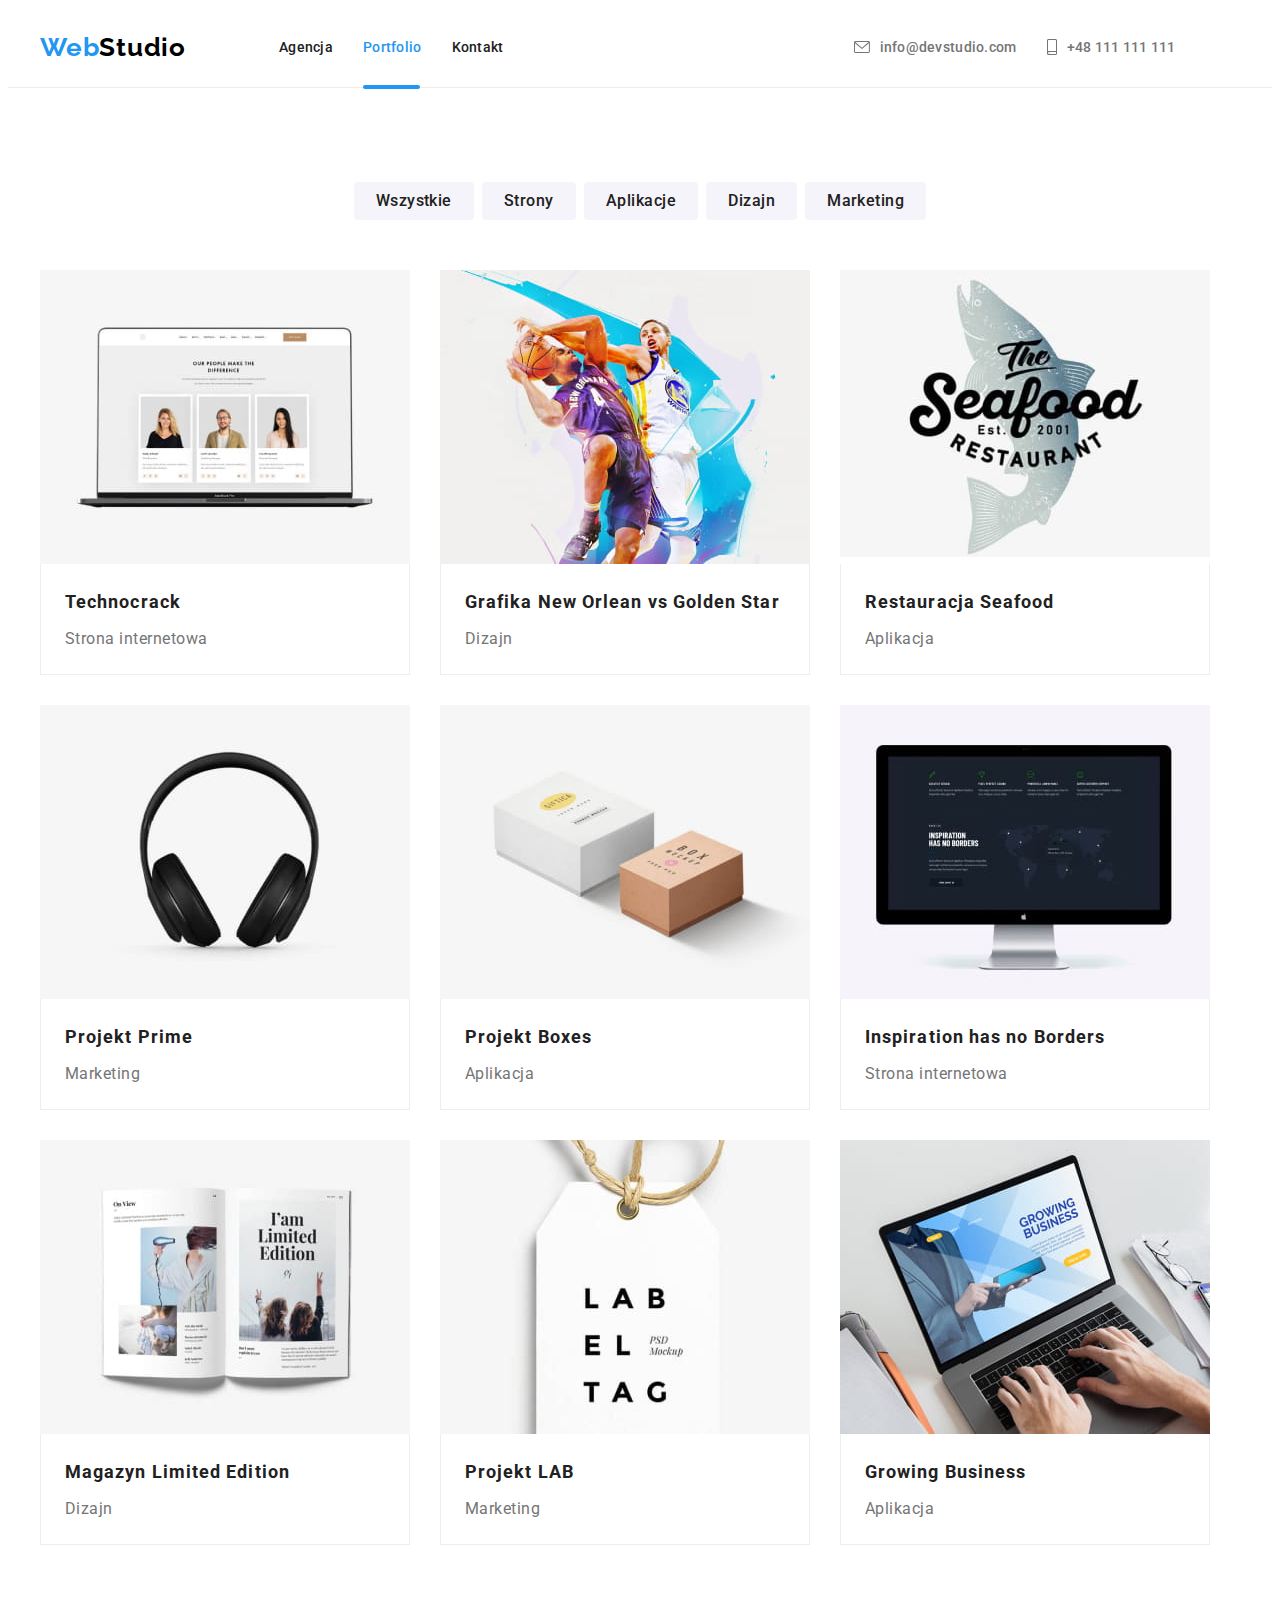
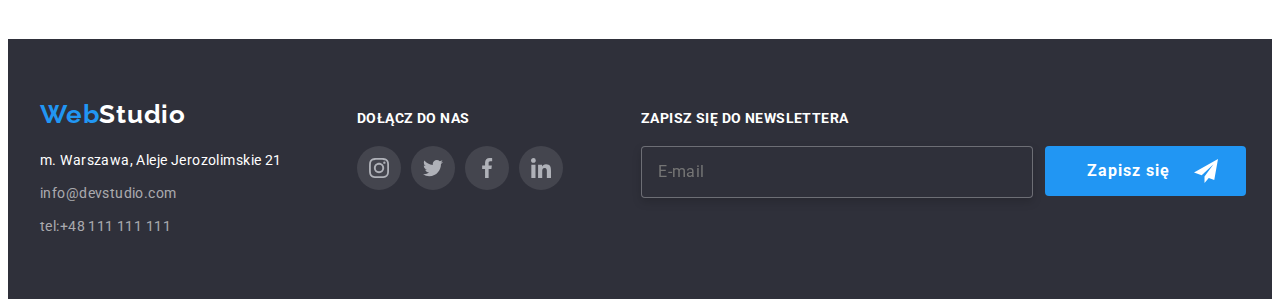
==== commit f9cb7320: "ok" ====
--- a/portfolio.html
+++ b/portfolio.html
@@ -23,31 +23,31 @@
     <link href="./CSS/styles.css" rel="stylesheet" />
   </head>
   <body>
-    <header class="boxfirst">
-      <div class="container container-first">
-        <a href="index.html" class="brandname"><span class="pieceofbrand">Web</span>Studio</a>
+    <header class="header">
+      <div class="container header__container">
+        <a href="index.html" class="brandname header__brandname"><span class="pieceofbrand header__pieceofbrand">Web</span>Studio</a>
         <!--dodaję span żeby kolor Web były inny od Studio-->
-        <nav>
-          <ul class="list-upper">
-            <li>
-              <a href="index.html" class="nav-link">Agencja</a>
-            </li>
-            <li><a href="portfolio.html" class="nav-link currentsiteportfolio">Portfolio</a></li>
-            <li><a href="#Kontakt" class="nav-link">Kontakt</a></li>
+        <nav class="nav header__nav">
+          <ul class="list nav__list">
+            <li>
+              <a href="index.html" class="nav__link ">Agencja</a>
+            </li>
+            <li><a href="portfolio.html" class="nav__link  currentsiteportfolio">Portfolio</a></li>
+            <li><a href="#Kontakt" class="nav__link ">Kontakt</a></li>
           </ul>
         </nav>
-        <ul class="contact-links list-upper">
-          <li>
-            <a class="mail" href="mailto:info@devstudio.com">
-              <svg class="post-img" width="16" height="12">
+        <ul class="contact header__contact list">
+          <li class="contact__item">
+            <a class="contact__link" href="mailto:info@devstudio.com">
+              <svg class="contact__img" width="16" height="12">
                 <use href="./icons.svg#icon-envelope"></use>
               </svg>
               info@devstudio.com</a
             >
           </li>
           <li>
-            <a class="smartphone" href="tel:+48111111111">
-              <svg class="smartphone-img" width="10" height="16">
+            <a class="contact__link" href="tel:+48111111111">
+              <svg class="contact__img" width="10" height="16">
                 <use href="./icons.svg#icon-smartphone"></use>
               </svg>
               +48 111 111 111</a
@@ -162,7 +162,7 @@
     <footer class="footer">
       <div class="container footercontainer">
         <div class="footerbrandparagraph">
-        <a href="index.html" class="brandnamefooter"><span class="pieceofbrand">Web</span>Studio</a>
+        <a href="index.html" class="brandname footer__brandname"><span class="pieceofbrand footer__pieceofbrand">Web</span>Studio</a>
         <address>
           <ul class="footerlist">
             <li>
--- a/CSS/styles.css
+++ b/CSS/styles.css
@@ -65,36 +65,39 @@
   padding-bottom: 60px;
 }
 
-.boxfirst {
+.header {
   margin: 0 auto;
   border-bottom: 1px solid #ececec;
 }
-.container-first {
+.header__container {
   display: flex;
   align-items: center;
   padding-top: 24px;
   padding-bottom: 25px;
 }
 .brandname {
+  display: block;
   font-family: 'Raleway';
   font-size: 26px;
   font-weight: 700;
+  letter-spacing: 0.03em;
+}
+.header__brandname {
   color: var(--secondcolor);
   margin-right: 93px;
-  letter-spacing: 0.03em;
 }
 .pieceofbrand {
   color: var(--fourthcolor);
 }
-.nav-link {
+.nav__link {
   font-weight: 500;
   text-align: left;
   color: currentColor;
   transition: color 250ms cubic-bezier(0.4, 0, 0.2, 1);
 }
 
-.nav-link:hover,
-.nav-link:focus {
+.nav__link:hover,
+.nav__link:focus {
   color: var(--fourthcolor);
 }
 .currentsite {
@@ -123,51 +126,37 @@
   top: 46px;
   left: 0;
 }
-.list-upper {
+.list {
   display: flex;
   gap: 46px;
   letter-spacing: 0.02em;
 }
-.post-img {
+.contact__img {
   margin-right: 10px;
   fill: currentColor;
 }
 
-.mail:hover,
-.mail:focus {
+.contact__link:hover,
+.contact__link:focus {
   color: var(--fourthcolor);
 }
 
-.smartphone-img {
-  margin-right: 10px;
-  fill: currentColor;
-}
-
-.smartphone:hover,
-.smartphone:focus {
-  color: var(--fourthcolor);
-}
-
-.mail,
-.smartphone {
-  display: flex;
-  align-items: center;
-
-  color: currentColor;
-  transition: color 250ms cubic-bezier(0.4, 0, 0.2, 1);
-}
-
-.contact-links {
-  color: var(--thirdcolor);
-  margin-left: 350px;
-  gap: 30px;
-}
-.contact-links a {
+.contact__link {
+  display: flex;
+  align-items: center;
   font-weight: 500;
   color: currentColor;
   letter-spacing: 0.02em;
   font-size: 14px;
-}
+  transition: color 250ms cubic-bezier(0.4, 0, 0.2, 1);
+}
+
+.contact {
+  color: var(--thirdcolor);
+  margin-left: 350px;
+  gap: 30px;
+}
+
 .main-section {
   background-color: var(--sixthcolor);
   padding-top: 200px;
@@ -181,7 +170,7 @@
   height: 600px;
   margin: 0 auto;
 }
-.main-header {
+.main-section__header {
   font-size: 44px;
   font-weight: 900;
   line-height: 1.36;
@@ -191,7 +180,7 @@
   margin-bottom: 30px;
   width: 696px;
 }
-.buttonfirst {
+.main-section__button {
   font-size: 16px;
   font-weight: 700;
   line-height: 1.88;
@@ -209,10 +198,10 @@
   gap: 30px;
 }
 
-.loremitem {
+.loremsection__item {
   flex-basis: calc((100%- 90px) / 4);
 }
-.lorem-background {
+.loremsection__background {
   display: flex;
   width: 270px;
   height: 120px;
@@ -223,7 +212,7 @@
   margin-bottom: 30px;
 }
 
-.section-ourteam {
+.ourteam {
   padding-top: 0;
 }
 
@@ -240,14 +229,14 @@
   clip: rect(0 0 0 0);
   overflow: hidden;
 }
-.loremheader {
+.loremsection__header {
   letter-spacing: 0.03em;
   font-weight: 700;
   color: var(--brandcolor);
   margin-bottom: 10px;
   font-size: 14px;
 }
-.loremdescrition {
+.loremsection__description {
   line-height: 1.71;
   text-align: left;
   color: var(--thirdcolor);
@@ -260,13 +249,13 @@
   color: var(--brandcolor);
   margin-bottom: 50px;
 }
-.background-lastsection {
+.lastsection--background {
   background-color: var(--ninthcolor);
 }
-.thirditem {
+.outeam__item {
   position: relative;
 }
-.applications {
+.ourteam__applications {
   display: flex;
   justify-content: center;
   align-items: center;
@@ -387,11 +376,7 @@
   margin-bottom: 9px;
 }
 
-.brandnamefooter {
-  display: block;
-  font-family: 'Raleway';
-  font-size: 26px;
-  font-weight: 700;
+.footer__brandname {
   text-align: left;
   color: var(--fifhtcolor);
   margin-bottom: 20px;
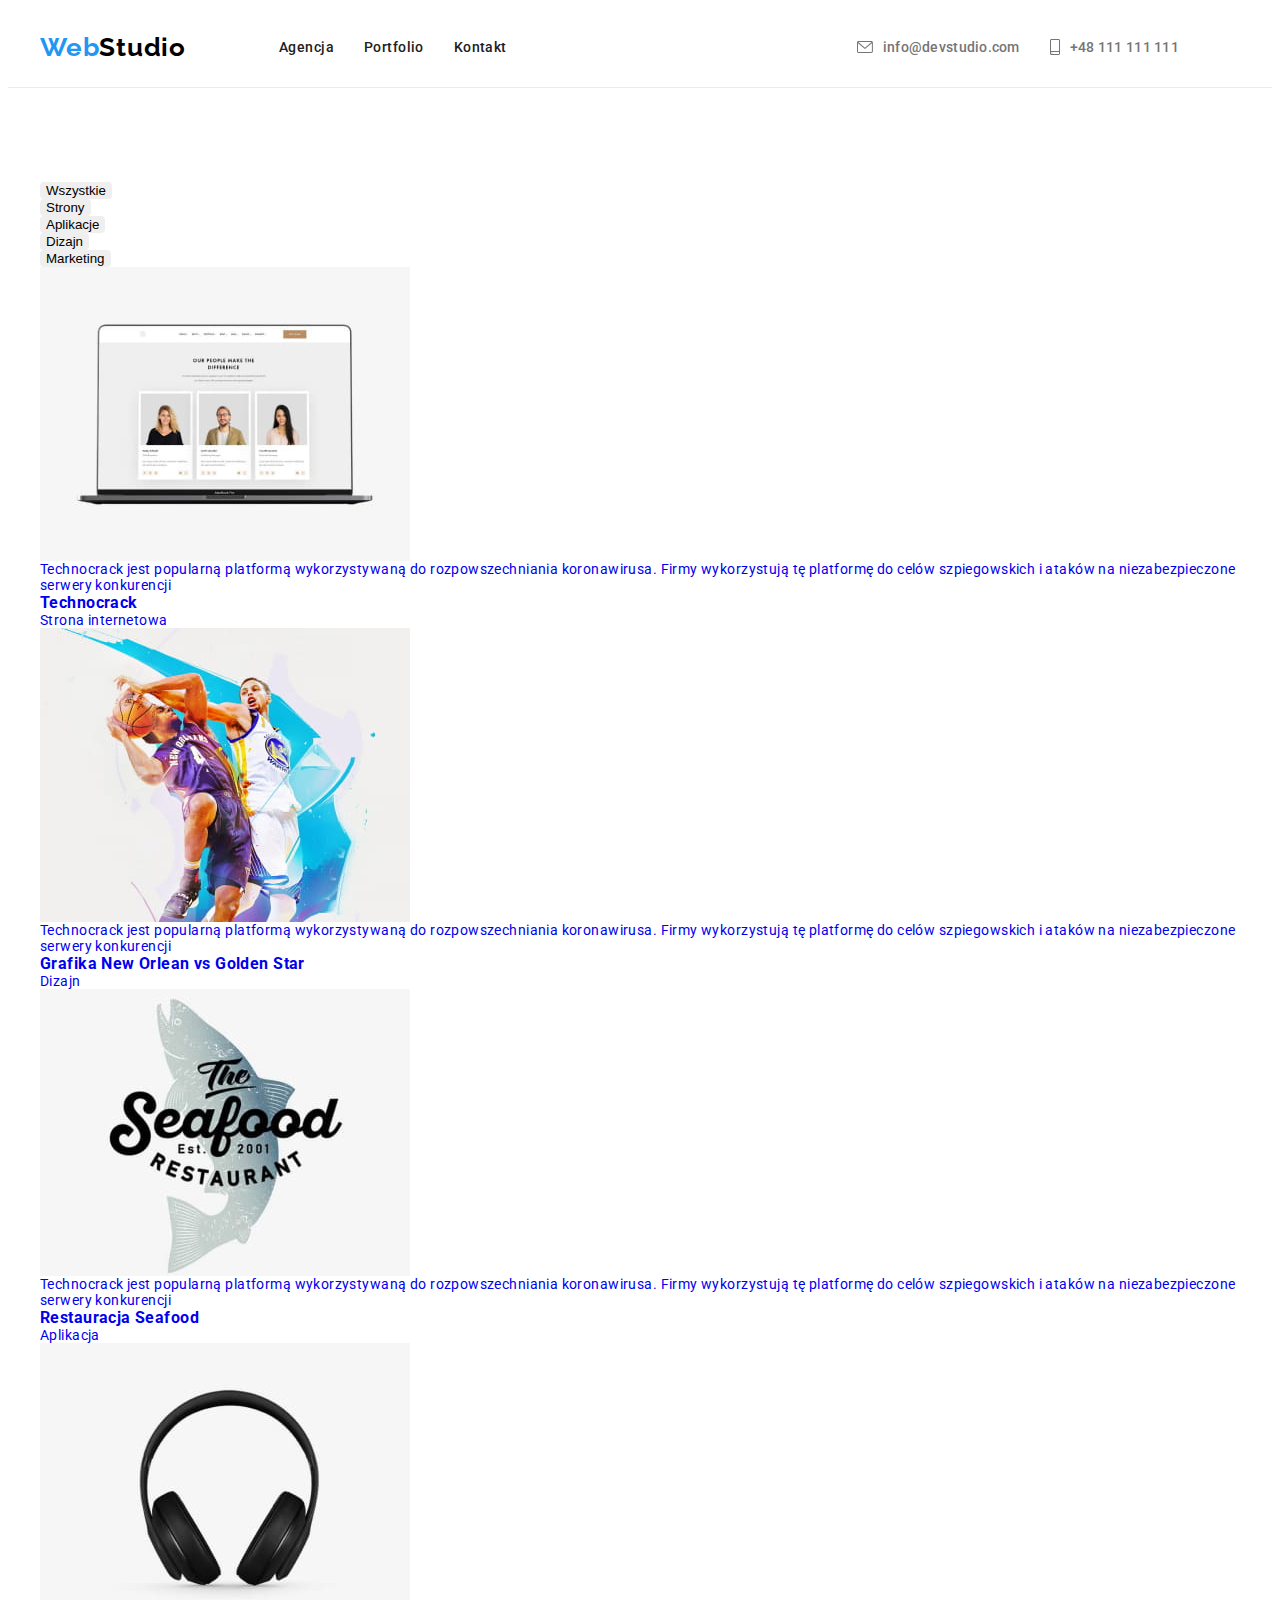
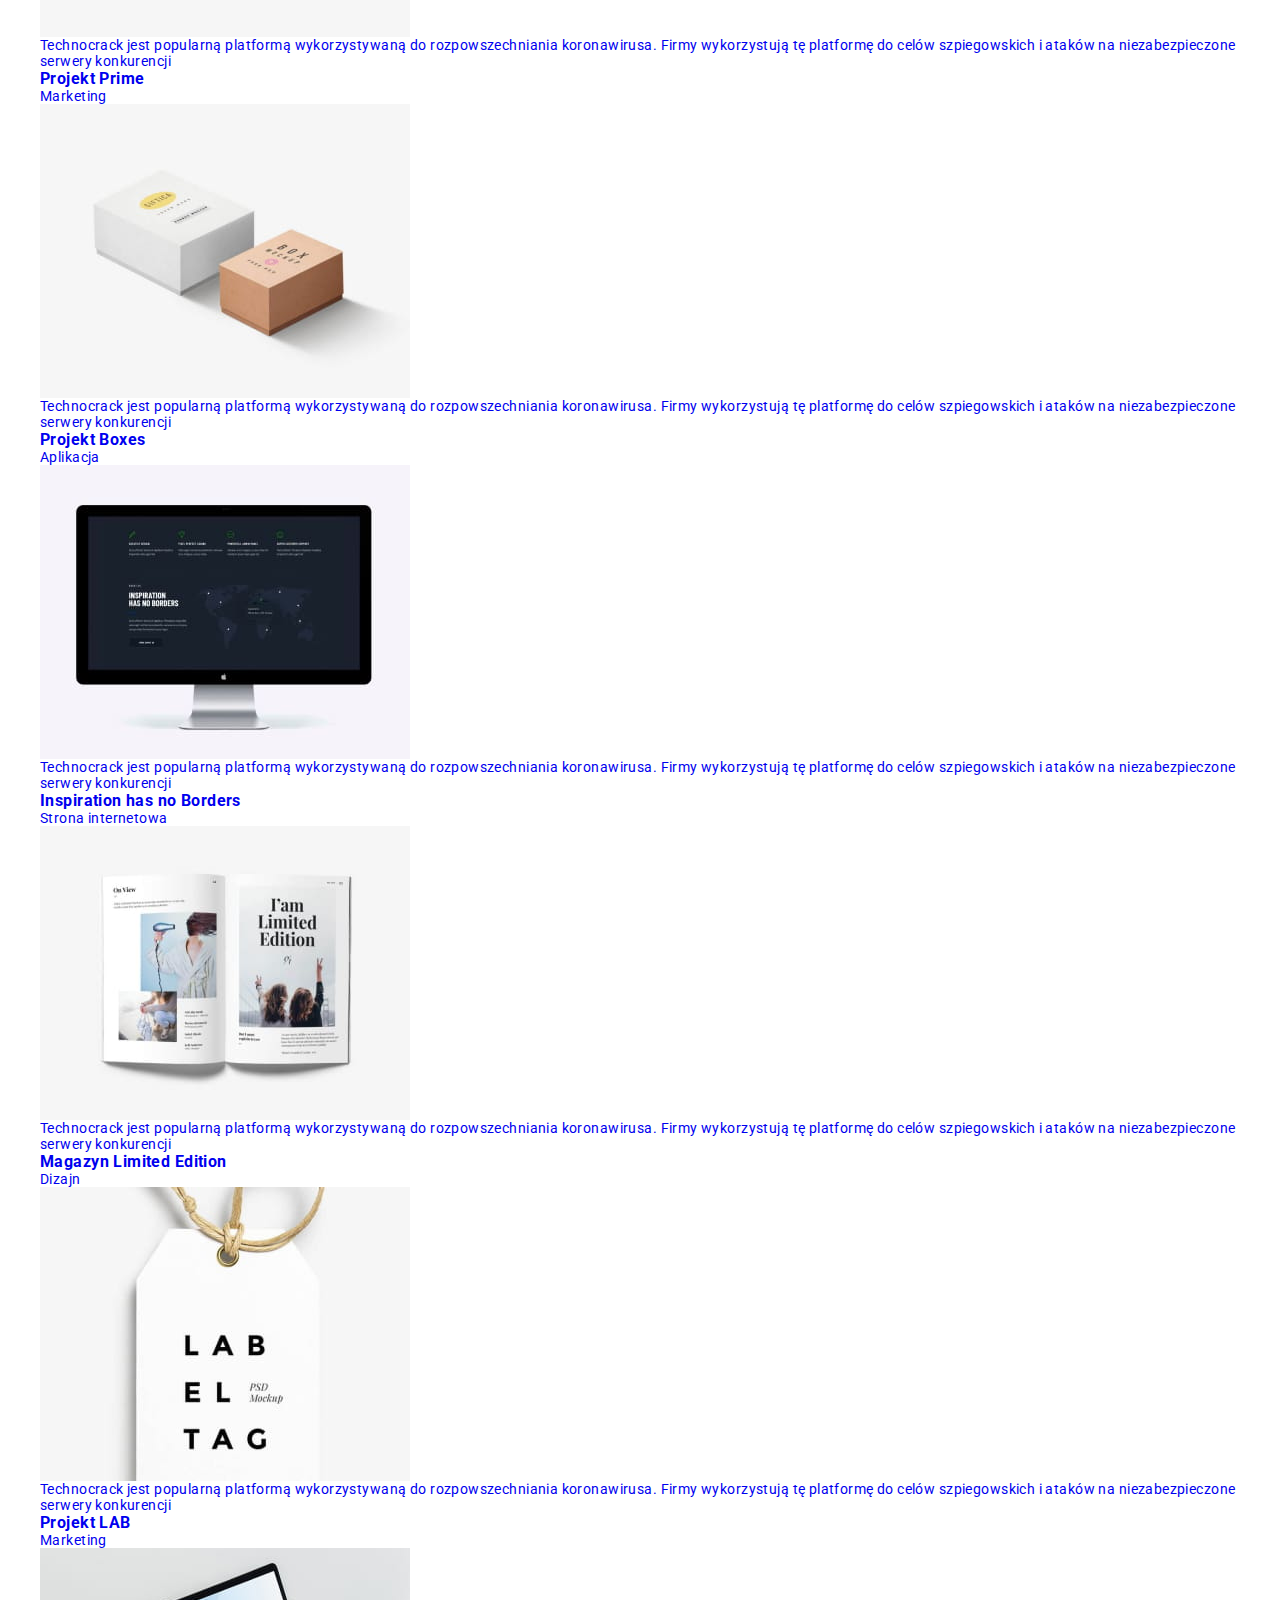
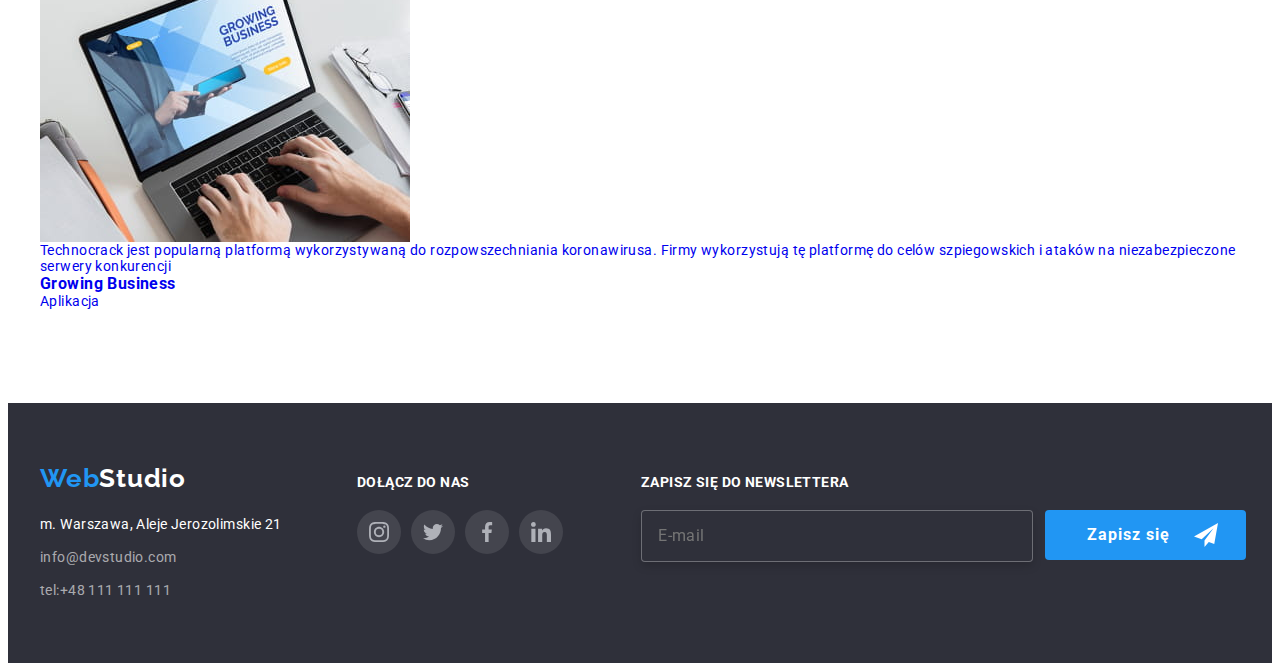
==== commit a80dba09: "ok" ====
--- a/portfolio.html
+++ b/portfolio.html
@@ -20,20 +20,22 @@
       rel="stylesheet"
     />
 
-    <link href="./CSS/styles.css" rel="stylesheet" />
+    <link href="./CSS/main.min.css" rel="stylesheet" />
   </head>
   <body>
     <header class="header">
       <div class="container header__container">
-        <a href="index.html" class="brandname header__brandname"><span class="pieceofbrand header__pieceofbrand">Web</span>Studio</a>
+        <a href="index.html" class="brandname header__brandname"
+          ><span class="pieceofbrand header__pieceofbrand">Web</span>Studio</a
+        >
         <!--dodaję span żeby kolor Web były inny od Studio-->
         <nav class="nav header__nav">
           <ul class="list nav__list">
             <li>
-              <a href="index.html" class="nav__link ">Agencja</a>
-            </li>
-            <li><a href="portfolio.html" class="nav__link  currentsiteportfolio">Portfolio</a></li>
-            <li><a href="#Kontakt" class="nav__link ">Kontakt</a></li>
+              <a href="index.html" class="nav__link">Agencja</a>
+            </li>
+            <li><a href="portfolio.html" class="nav__link currentsiteportfolio">Portfolio</a></li>
+            <li><a href="#Kontakt" class="nav__link">Kontakt</a></li>
           </ul>
         </nav>
         <ul class="contact header__contact list">
@@ -57,154 +59,317 @@
       </div>
     </header>
     <main>
-      <section class="section">
-        <div class="container">
-          <h1 class="visually-hidden">portfolio</h1>
-          <ul class="list-of-buttons">
-            <li>
-              <button type="button" class="button-next">Wszystkie</button>
-            </li>
-            <li><button type="button" class="button-next">Strony</button></li>
-            <li><button type="button" class="button-next">Aplikacje</button></li>
-            <li><button type="button" class="button-next">Dizajn</button></li>
-            <li><button type="button" class="button-next">Marketing</button></li>
+      <section class="section portfolio-section">
+        <div class="container portfolio-section__container">
+          <h1 class="visually-hidden portfolio-section__visually-hidden">portfolio</h1>
+          <ul class="buttonslist portfolio-section__buttonlist">
+            <li class="buttonslist_item">
+              <button type="button" class="buttonslist_btn">Wszystkie</button>
+            </li>
+            <li class="buttonslist_item">
+              <button type="button" class="buttonslist_btn">Strony</button>
+            </li>
+            <li class="buttonslist_item">
+              <button type="button" class="buttonslist_btn">Aplikacje</button>
+            </li>
+            <li class="buttonslist_item">
+              <button type="button" class="buttonslist_btn">Dizajn</button>
+            </li>
+            <li class="buttonslist_item">
+              <button type="button" class="buttonslist_btn">Marketing</button>
+            </li>
           </ul>
-          <ul class="list-of-images-portfolio">
-            <li ><a class="image-border" href="#">
-              <div class="box">
-              <img
-                src="./images/technocrack.jpg"
-                alt="zespół pracowników na ekranie monitora"
-                width="370"
-                height="294"
-              />
-              <div class="overlay">Technocrack jest popularną platformą wykorzystywaną do rozpowszechniania koronawirusa. Firmy wykorzystują tę platformę do celów szpiegowskich i ataków na niezabezpieczone serwery konkurencji</div></div>
-              <div class="border">
-                <h3 class="portfolioheader">Technocrack</h3>
-                <p class="portfoliodescription">Strona internetowa</p>
-              </div></a>
-            </li>
-            <li ><a class="image-border" href="#"><div class="box">
-              <img
-                src="./images/neworlean.jpg"
-                alt="grafika przedstawiająca koszykarzy"
-                width="370"
-                height="294"
-              /><div class="overlay">Technocrack jest popularną platformą wykorzystywaną do rozpowszechniania koronawirusa. Firmy wykorzystują tę platformę do celów szpiegowskich i ataków na niezabezpieczone serwery konkurencji</div></div>
-              <div class="border">
-                <h3 class="portfolioheader">Grafika New Orlean vs Golden Star</h3>
-                <p class="portfoliodescription">Dizajn</p>
-              </div></a>
-            </li>
-            <li ><a class="image-border" href="#"><div class="box">
-              <img src="./images/restaurant.jpg" alt="logo restauracji" width="370" height="294" /><div class="overlay">Technocrack jest popularną platformą wykorzystywaną do rozpowszechniania koronawirusa. Firmy wykorzystują tę platformę do celów szpiegowskich i ataków na niezabezpieczone serwery konkurencji</div></div>
-              <div class="border">
-                <h3 class="portfolioheader">Restauracja Seafood</h3>
-                <p class="portfoliodescription">Aplikacja</p>
-              </div></a>
-            </li>
-            <li ><a class="image-border" href="#"><div class="box">
-              <img src="./images/project-prime.jpg" alt="słuchawki" width="370" height="294" /><div class="overlay">Technocrack jest popularną platformą wykorzystywaną do rozpowszechniania koronawirusa. Firmy wykorzystują tę platformę do celów szpiegowskich i ataków na niezabezpieczone serwery konkurencji</div></div>
-              <div class="border">
-                <h3 class="portfolioheader">Projekt Prime</h3>
-                <p class="portfoliodescription">Marketing</p>
-              </div></a>
-            </li>
-            <li ><a class="image-border" href="#"><div class="box">
-              <img src="./images/project-boxex.jpg" alt="dwa pudełka" width="370" height="294" /><div class="overlay">Technocrack jest popularną platformą wykorzystywaną do rozpowszechniania koronawirusa. Firmy wykorzystują tę platformę do celów szpiegowskich i ataków na niezabezpieczone serwery konkurencji</div></div>
-              <div class="border">
-                <h3 class="portfolioheader">Projekt Boxes</h3>
-                <p class="portfoliodescription">Aplikacja</p>
-              </div></a>
-            </li>
-            <li ><a class="image-border"href="#"><div class="box">
-              <img src="./images/inspiration.jpg" alt="ekran monitora" width="370" height="294" /><div class="overlay">Technocrack jest popularną platformą wykorzystywaną do rozpowszechniania koronawirusa. Firmy wykorzystują tę platformę do celów szpiegowskich i ataków na niezabezpieczone serwery konkurencji</div></div>
-              <div class="border">
-                <h3 class="portfolioheader">Inspiration has no Borders</h3>
-                <p class="portfoliodescription">Strona internetowa</p>
-              </div></a>
-            </li>
-            <li ><a class="image-border"href="#"><div class="box">
-              <img src="./images/magazine.jpg" alt="otwarte czasopismo" width="370" height="294" /><div class="overlay">Technocrack jest popularną platformą wykorzystywaną do rozpowszechniania koronawirusa. Firmy wykorzystują tę platformę do celów szpiegowskich i ataków na niezabezpieczone serwery konkurencji</div></div>
-              <div class="border">
-                <h3 class="portfolioheader">Magazyn Limited Edition</h3>
-                <p class="portfoliodescription">Dizajn</p>
-              </div></a>
-            </li>
-            <li ><a class="image-border" href="#"><div class="box">
-              <img
-                src="./images/project-lab.jpg"
-                alt="etykieta z nazwą projektu"
-                width="370"
-                height="294"
-              /><div class="overlay">Technocrack jest popularną platformą wykorzystywaną do rozpowszechniania koronawirusa. Firmy wykorzystują tę platformę do celów szpiegowskich i ataków na niezabezpieczone serwery konkurencji</div></div>
-              <div class="border">
-                <h3 class="portfolioheader">Projekt LAB</h3>
-                <p class="portfoliodescription">Marketing</p>
-              </div></a>
-            </li>
-            <li ><a class="image-border"href="#"><div class="box">
-              <img
-                src="./images/growing-business.jpg"
-                alt="otwarty laptop"
-                width="370"
-                height="294"
-              /><div class="overlay">Technocrack jest popularną platformą wykorzystywaną do rozpowszechniania koronawirusa. Firmy wykorzystują tę platformę do celów szpiegowskich i ataków na niezabezpieczone serwery konkurencji</div></div>
-              <div class="border">
-                <h3 class="portfolioheader">Growing Business</h3>
-                <p class="portfoliodescription">Aplikacja</p>
-              </div></a>
+          <ul class="imagelist portfolio-section__imagelist">
+            <li class="imagelist__item">
+              <a class="imagelist__link" href="#">
+                <div class="box imagelist__box">
+                  <img
+                    class="box__image"
+                    src="./images/technocrack.jpg"
+                    alt="zespół pracowników na ekranie monitora"
+                    width="370"
+                    height="294"
+                  />
+                  <div class="overlay imagelist__overlay">
+                    Technocrack jest popularną platformą wykorzystywaną do rozpowszechniania
+                    koronawirusa. Firmy wykorzystują tę platformę do celów szpiegowskich i ataków na
+                    niezabezpieczone serwery konkurencji
+                  </div>
+                </div>
+                <div class="imagelist__border">
+                  <h3 class="imagelist__header">Technocrack</h3>
+                  <p class="imagelist__description">Strona internetowa</p>
+                </div></a
+              >
+            </li>
+            <li class="imagelist__item">
+              <a class="imagelist__link" href="#"
+                ><div class="box imagelist__box">
+                  <img
+                    class="box__image"
+                    src="./images/neworlean.jpg"
+                    alt="grafika przedstawiająca koszykarzy"
+                    width="370"
+                    height="294"
+                  />
+                  <div class="overlay imagelist__overlay">
+                    Technocrack jest popularną platformą wykorzystywaną do rozpowszechniania
+                    koronawirusa. Firmy wykorzystują tę platformę do celów szpiegowskich i ataków na
+                    niezabezpieczone serwery konkurencji
+                  </div>
+                </div>
+                <div class="imagelist__border">
+                  <h3 class="imagelist__header">Grafika New Orlean vs Golden Star</h3>
+                  <p class="imagelist__description">Dizajn</p>
+                </div></a
+              >
+            </li>
+            <li class="imagelist__item">
+              <a class="imagelist__link" href="#"
+                ><div class="box imagelist__box">
+                  <img
+                    class="box__image"
+                    src="./images/restaurant.jpg"
+                    alt="logo restauracji"
+                    width="370"
+                    height="294"
+                  />
+                  <div class="overlay imagelist__overlay">
+                    Technocrack jest popularną platformą wykorzystywaną do rozpowszechniania
+                    koronawirusa. Firmy wykorzystują tę platformę do celów szpiegowskich i ataków na
+                    niezabezpieczone serwery konkurencji
+                  </div>
+                </div>
+                <div class="imagelist__border">
+                  <h3 class="imagelist__header">Restauracja Seafood</h3>
+                  <p class="imagelist__description">Aplikacja</p>
+                </div></a
+              >
+            </li>
+            <li class="imagelist__item">
+              <a class="imagelist__link" href="#"
+                ><div class="box imagelist__box">
+                  <img
+                    class="box__image"
+                    src="./images/project-prime.jpg"
+                    alt="słuchawki"
+                    width="370"
+                    height="294"
+                  />
+                  <div class="overlay imagelist__overlay">
+                    Technocrack jest popularną platformą wykorzystywaną do rozpowszechniania
+                    koronawirusa. Firmy wykorzystują tę platformę do celów szpiegowskich i ataków na
+                    niezabezpieczone serwery konkurencji
+                  </div>
+                </div>
+                <div class="imagelist__border">
+                  <h3 class="imagelist__header">Projekt Prime</h3>
+                  <p class="imagelist__description">Marketing</p>
+                </div></a
+              >
+            </li>
+            <li class="imagelist__item">
+              <a class="imagelist__link" href="#"
+                ><div class="box imagelist__box">
+                  <img
+                    class="box__image"
+                    src="./images/project-boxex.jpg"
+                    alt="dwa pudełka"
+                    width="370"
+                    height="294"
+                  />
+                  <div class="overlay imagelist__overlay">
+                    Technocrack jest popularną platformą wykorzystywaną do rozpowszechniania
+                    koronawirusa. Firmy wykorzystują tę platformę do celów szpiegowskich i ataków na
+                    niezabezpieczone serwery konkurencji
+                  </div>
+                </div>
+                <div class="imagelist__border">
+                  <h3 class="imagelist__header">Projekt Boxes</h3>
+                  <p class="imagelist__description">Aplikacja</p>
+                </div></a
+              >
+            </li>
+            <li class="imagelist__item">
+              <a class="imagelist__link" href="#"
+                ><div class="box imagelist__box">
+                  <img
+                    class="box__image"
+                    src="./images/inspiration.jpg"
+                    alt="ekran monitora"
+                    width="370"
+                    height="294"
+                  />
+                  <div class="overlay imagelist__overlay">
+                    Technocrack jest popularną platformą wykorzystywaną do rozpowszechniania
+                    koronawirusa. Firmy wykorzystują tę platformę do celów szpiegowskich i ataków na
+                    niezabezpieczone serwery konkurencji
+                  </div>
+                </div>
+                <div class="imagelist__border">
+                  <h3 class="imagelist__header">Inspiration has no Borders</h3>
+                  <p class="imagelist__description">Strona internetowa</p>
+                </div></a
+              >
+            </li>
+            <li class="imagelist__item">
+              <a class="imagelist__link" href="#"
+                ><div class="box imagelist__box">
+                  <img
+                    class="box__image"
+                    class="box__image"
+                    src="./images/magazine.jpg"
+                    alt="otwarte czasopismo"
+                    width="370"
+                    height="294"
+                  />
+                  <div class="overlay imagelist__overlay">
+                    Technocrack jest popularną platformą wykorzystywaną do rozpowszechniania
+                    koronawirusa. Firmy wykorzystują tę platformę do celów szpiegowskich i ataków na
+                    niezabezpieczone serwery konkurencji
+                  </div>
+                </div>
+                <div class="imagelist__border">
+                  <h3 class="imagelist__header">Magazyn Limited Edition</h3>
+                  <p class="imagelist__description">Dizajn</p>
+                </div></a
+              >
+            </li>
+            <li class="imagelist__item">
+              <a class="imagelist__link" href="#"
+                ><div class="box imagelist__box">
+                  <img
+                    class="box__image"
+                    src="./images/project-lab.jpg"
+                    alt="etykieta z nazwą projektu"
+                    width="370"
+                    height="294"
+                  />
+                  <div class="overlay imagelist__overlay">
+                    Technocrack jest popularną platformą wykorzystywaną do rozpowszechniania
+                    koronawirusa. Firmy wykorzystują tę platformę do celów szpiegowskich i ataków na
+                    niezabezpieczone serwery konkurencji
+                  </div>
+                </div>
+                <div class="imagelist__border">
+                  <h3 class="imagelist__header">Projekt LAB</h3>
+                  <p class="imagelist__description">Marketing</p>
+                </div></a
+              >
+            </li>
+            <li class="imagelist__item">
+              <a class="imagelist__link" href="#"
+                ><div class="box imagelist__box">
+                  <img
+                    class="box__image"
+                    src="./images/growing-business.jpg"
+                    alt="otwarty laptop"
+                    width="370"
+                    height="294"
+                  />
+                  <div class="overlay imagelist__overlay">
+                    Technocrack jest popularną platformą wykorzystywaną do rozpowszechniania
+                    koronawirusa. Firmy wykorzystują tę platformę do celów szpiegowskich i ataków na
+                    niezabezpieczone serwery konkurencji
+                  </div>
+                </div>
+                <div class="imagelist__border">
+                  <h3 class="imagelist__header">Growing Business</h3>
+                  <p class="imagelist__description">Aplikacja</p>
+                </div></a
+              >
             </li>
           </ul>
         </div>
       </section>
     </main>
     <footer class="footer">
-      <div class="container footercontainer">
-        <div class="footerbrandparagraph">
-        <a href="index.html" class="brandname footer__brandname"><span class="pieceofbrand footer__pieceofbrand">Web</span>Studio</a>
-        <address>
-          <ul class="footerlist">
-            <li>
-              <a href="https://www.google.pl/" class="localization"
-                >m. Warszawa, Aleje Jerozolimskie 21</a>
-            </li>
-            <li>
-              <a href="mailto:info@devstudio.com" class="contactfooter">info@devstudio.com</a>
-            </li>
-            <li><a href="tel:+48111111111" class="contactfooter">tel:+48 111 111 111</a></li>
+      <div class="container footer__container">
+        <div class="footer__brandparagraph">
+          <a href="index.html" class="brandname footer__brandname"
+            ><span class="pieceofbrand footer__pieceofbrand">Web</span>Studio</a
+          >
+          <address class="adress footer__adress">
+            <ul class="adress__list">
+              <li class="adress__item">
+                <a href="https://www.google.pl/" class="adress__localization"
+                  >m. Warszawa, Aleje Jerozolimskie 21</a
+                >
+              </li>
+              <li class="adress__item">
+                <a href="mailto:info@devstudio.com" class="adress__contactfooter"
+                  >info@devstudio.com</a
+                >
+              </li>
+              <li class="adress__item">
+                <a href="tel:+48111111111" class="adress__contactfooter">tel:+48 111 111 111</a>
+              </li>
+            </ul>
+          </address>
+        </div>
+        <div class="footer__joinus-container">
+          <p class="footer__joinus-slogan">dołącz do nas</p>
+          <ul class="social social--footer footer__social">
+            <li class="social__item">
+              <a
+                href="https://www.instagram.com/"
+                target="_blank"
+                class="social__link social__link-click"
+                ><svg class="social__instagram">
+                  <use href="./sprite.svg#icon-instagram"></use>
+                </svg>
+              </a>
+            </li>
+            <li class="social__item">
+              <a
+                href="https://www.twitter.com/"
+                target="_blank"
+                class="social__link social__link-click"
+                ><svg class="social__twitter">
+                  <use href="./sprite.svg#icon-twitter"></use>
+                </svg>
+              </a>
+            </li>
+            <li class="social__item">
+              <a
+                href="https://www.facebook.com/"
+                target="_blank"
+                class="social__link social__link-click"
+                ><svg class="social__facebook">
+                  <use href="./sprite.svg#icon-facebook"></use>
+                </svg>
+              </a>
+            </li>
+            <li class="social__item">
+              <a
+                href="https://www.linkedin.com/"
+                target="_blank"
+                class="social__link social__link-click"
+                ><svg class="social__linkedin">
+                  <use href="./sprite.svg#icon-linkedin"></use>
+                </svg>
+              </a>
+            </li>
           </ul>
-        </address>
+        </div>
+        <form class="newsletterform footer__form">
+          <label for="user-email" class="newsletterform__signup"> ZAPISZ SIĘ DO NEWSLETTERA </label>
+          <div class="newsletterform__flex">
+            <input
+              id="user-email"
+              type="email"
+              name="email"
+              placeholder="E-mail"
+              class="newsletterform__email"
+            />
+            <button class="button newsletterform__button" type="submit">
+              Zapisz się<svg class="newsletterform__arrow">
+                <use href="./sprite2.svg#icon-arrow"></use>
+              </svg>
+            </button>
+          </div>
+        </form>
       </div>
-      <div class=>
-      <p class="joinus">dołącz do nas</p>
-       <ul class="flexclickfooter"> <li><a  href="https://www.instagram.com/" 
-                target="_blank"  class="sociallinks clickfooter"><svg class="instagramclick">
-                  <use href="./sprite.svg#icon-instagram"></use>
-                </svg></a></li>
-                <li><a href="https://www.twitter.com/" 
-                target="_blank"  class="sociallinks clickfooter"><svg class="twitterclick">
-                  <use href="./sprite.svg#icon-twitter"></use>
-                </svg></a></li>
-                <li><a href="https://www.facebook.com/" 
-                target="_blank"  class="sociallinks clickfooter"><svg class="facebookclick">
-                  <use href="./sprite.svg#icon-facebook"></use>
-                </svg></a></li>
-                <li><a href="https://www.linkedin.com/" 
-                target="_blank"  class="sociallinks clickfooter"><svg class="linkedinclick">
-                  <use href="./sprite.svg#icon-linkedin"></use>
-                </svg></a></li>
-              </ul>
-                </div><form class="newsletterform">
-                <label for="user-email"class="newsletter-signup">
-                  ZAPISZ SIĘ DO NEWSLETTERA
-                </label>
-                <div class="newsletter">
-                <input id="user-email" type="email" name="email" placeholder="E-mail" class="emailnewsletter"/> <button class="newsletterbutton" type="submit">Zapisz się<svg class="arrow"><use href="./sprite2.svg#icon-arrow"></use></svg></button>
-              </div>
-              </form>
-          </div>
-               
     </footer>
   </body>
 </html>
--- a/CSS/main.min.css
+++ b/CSS/main.min.css
@@ -0,0 +1 @@
+*,*::before *::after{margin:0;padding:0}body{font-family:"Roboto",sans-serif;font-size:14px;color:#212121;background:#fff;letter-spacing:.03em}h1,h2,h3,p{margin:0 auto}img{max-width:100%;height:auto;display:block}ul{list-style:none;padding:0;margin:0}a{text-decoration:none;margin:0}button{display:-webkit-box;display:-ms-flexbox;display:flex;cursor:pointer;border-radius:4px;border:none;-webkit-box-pack:center;-ms-flex-pack:center;justify-content:center;-webkit-box-align:center;-ms-flex-align:center;align-items:center}.container{width:1200px;margin:0 auto;padding:0 15px}.section{padding-top:94px;padding-bottom:94px}.header{margin:0 auto;border-bottom:1px solid #ececec}.header__container{display:-webkit-box;display:-ms-flexbox;display:flex;-webkit-box-align:center;-ms-flex-align:center;align-items:center;padding-top:24px;padding-bottom:25px}.header__brandname{color:#000;margin-right:93px}.brandname{display:block;font-family:"Raleway";font-size:26px;font-weight:700;letter-spacing:.03em}.pieceofbrand{color:#2196f3}.nav__link{font-weight:500;text-align:left;color:currentColor;-webkit-transition:color 250ms cubic-bezier(0.4, 0, 0.2, 1);transition:color 250ms cubic-bezier(0.4, 0, 0.2, 1)}.nav__link:hover{color:#2196f3}.nav__link:focus{color:#2196f3}.list{display:-webkit-box;display:-ms-flexbox;display:flex;gap:30px}.currentsite{color:#2196f3;position:relative}.currentsite::after{content:"";border-bottom:4px solid #2196f3;border-radius:2px;position:absolute;width:53px;top:46px;left:0}.contact{color:#757575;margin-left:350px}.contact__img{margin-right:10px;fill:currentColor}.contact__link{display:-webkit-box;display:-ms-flexbox;display:flex;-webkit-box-align:center;-ms-flex-align:center;align-items:center;font-weight:500;color:currentColor;letter-spacing:.02em;font-size:14px;-webkit-transition:color 250ms cubic-bezier(0.4, 0, 0.2, 1);transition:color 250ms cubic-bezier(0.4, 0, 0.2, 1)}.contact__link:hover,.contact__link:focus{color:#2196f3}.main-section{background-color:#2f303a;padding-top:200px;padding-bottom:200px;background-image:-webkit-gradient(linear, left top, left bottom, color-stop(50%, rgba(47, 48, 58, 0.4)), color-stop(50%, rgba(47, 48, 58, 0.4))),url(../images/backgroundimage.jpg);background-image:linear-gradient(rgba(47, 48, 58, 0.4) 50%, rgba(47, 48, 58, 0.4) 50%),url(../images/backgroundimage.jpg);background-repeat:no-repeat;background-size:cover;max-width:1600px;height:600px;margin:0 auto}.main-section__header{font-size:44px;font-weight:900;line-height:1.36;letter-spacing:.06em;text-align:center;color:var(--fifhtcolor);margin-bottom:30px;width:696px}.main-section__button{text-align:center;padding:10px 41px;margin:0 auto}.main-section__header{font-size:44px;font-weight:900;line-height:1.36;letter-spacing:.06em;text-align:center;color:#fff;margin-bottom:30px;width:696px}.button{font-size:16px;font-weight:700;line-height:1.88;letter-spacing:.06em;background-color:#2196f3;color:#fff;font-family:"Roboto";font-style:normal}.loremsection__item{-ms-flex-preferred-size:calc((100% - 90px)/4);flex-basis:calc((100% - 90px)/4)}.loremsection__background{display:-webkit-box;display:-ms-flexbox;display:flex;width:270px;height:120px;-webkit-box-pack:center;-ms-flex-pack:center;justify-content:center;-webkit-box-align:center;-ms-flex-align:center;align-items:center;background-color:#f5f4fa;border-radius:4px;margin-bottom:30px}.loremsection__description{line-height:1.71;text-align:left;color:#757575}.loremsection__header{letter-spacing:.03em;font-weight:700;color:#212121;margin-bottom:10px;font-size:14px}.visually-hidden{position:absolute;width:1px;height:1px;margin:-1px;border:0;padding:0;white-space:nowrap;-webkit-clip-path:inset(100%);clip-path:inset(100%);clip:rect(0 0 0 0);overflow:hidden}.ourteam{padding-top:0}.ourteam__item{position:relative}.ourteam__applications{display:-webkit-box;display:-ms-flexbox;display:flex;-webkit-box-pack:center;-ms-flex-pack:center;justify-content:center;-webkit-box-align:center;-ms-flex-align:center;align-items:center;font-family:"Roboto";font-style:normal;font-weight:700;line-height:1.14;color:#fff;width:370px;height:70px;background-color:rgba(47,48,58,.8);position:relative;bottom:0px}.secondheader{letter-spacing:.03em;font-size:36px;font-weight:700;text-align:center;color:#212121;margin-bottom:50px}.lastsection--background{background-color:#f5f4fa}.lastsection__employee{border-radius:[object Object] px;background-color:#fff;-webkit-box-shadow:0px 1px 3px rgba(0,0,0,.12),0px 1px 1px rgba(0,0,0,.14),0px 2px 1px rgba(0,0,0,.2);box-shadow:0px 1px 3px rgba(0,0,0,.12),0px 1px 1px rgba(0,0,0,.14),0px 2px 1px rgba(0,0,0,.2);border-radius:0px 0px 4px 4px}.lastsection__employee-name{letter-spacing:.03em;font-size:16px;font-weight:500;text-align:center;color:#212121;margin-bottom:10px}.lastsection__employee-description{padding-top:30px;padding-bottom:30px}.lastsection__employee-position{font-size:16px;font-weight:400;text-align:center;color:#757575;letter-spacing:.03em;margin-bottom:16px}.social{display:-webkit-box;display:-ms-flexbox;display:flex;gap:10px;-webkit-box-pack:center;-ms-flex-pack:center;justify-content:center}.social__link{display:-webkit-box;display:-ms-flexbox;display:flex;color:#afb1b8;-webkit-box-pack:center;-ms-flex-pack:center;justify-content:center;-webkit-box-align:center;-ms-flex-align:center;align-items:center;width:44px;height:44px;border-radius:50%;background-color:#fff;-webkit-transition-property:background-color,color;transition-property:background-color,color;-webkit-transition-duration:250ms;transition-duration:250ms;-webkit-transition-timing-function:cubic-bezier(0.4, 0, 0.2, 1);transition-timing-function:cubic-bezier(0.4, 0, 0.2, 1)}.social__link:hover,.social__link:focus{color:#fff;background-color:#2196f3}.social__instagram,.social__linkedin,.social__facebook,.social__twitter{fill:currentColor;width:20px;height:20px}.social--footer{fill:#fff}.social__link-click{background:rgba(255,255,255,.1)}.customer-list{display:-webkit-box;display:-ms-flexbox;display:flex;gap:30px;-webkit-box-pack:center;-ms-flex-pack:center;justify-content:center}.customer-list__link{display:-webkit-box;display:-ms-flexbox;display:flex;-webkit-box-pack:center;-ms-flex-pack:center;justify-content:center;-webkit-box-align:center;-ms-flex-align:center;align-items:center;width:170px;height:92px;color:#afb1b8;border:1px solid currentColor;border-radius:4px;-webkit-transition:color 250ms cubic-bezier(0.4, 0, 0.2, 1);transition:color 250ms cubic-bezier(0.4, 0, 0.2, 1)}.customer-list__icon{fill:currentColor}.customer-list__link:hover,.customer-list__link:focus{color:#2196f3}.footer{background-color:#2f303a;padding-top:60px;padding-bottom:60px}.footer__brandname{text-align:left;color:#fff;margin-bottom:20px;margin-right:171px}.footer__joinus-slogan{font-family:Roboto;font-size:14px;font-weight:700;line-height:16px;letter-spacing:.03em;text-align:left;text-transform:uppercase;color:#fff;margin-bottom:20px}.footer__container{display:-webkit-box;display:-ms-flexbox;display:flex;-webkit-box-align:baseline;-ms-flex-align:baseline;align-items:baseline}.adress__contactfooter{line-height:1.71;color:rgba(255,255,255,.6);font-style:normal;-webkit-transition:color 250ms cubic-bezier(0.4, 0, 0.2, 1);transition:color 250ms cubic-bezier(0.4, 0, 0.2, 1)}.adress__contactfooter:hover,.adress__contactfooter:focus{color:#2196f3;cursor:pointer}.adress__localization{display:block;line-height:1.71;color:#fff;font-style:normal;margin-right:70px}.adress__list{display:block}.adress__item:not(:last-child){margin-bottom:9px}.newsletterform{margin-left:78px}.newsletterform__signup{display:block;font-family:Roboto;font-size:14px;font-weight:700;letter-spacing:.03em;color:#fff;text-transform:uppercase;margin-bottom:20px;cursor:pointer}.newsletterform__flex{display:-webkit-box;display:-ms-flexbox;display:flex}.newsletterform__email{width:358px;padding:15px 16px;font-family:Roboto;font-size:16px;font-weight:400;line-height:1.25;letter-spacing:.03em;border:1px solid rgba(255,255,255,.3);-webkit-filter:drop-shadow(0px 4px 4px rgba(0, 0, 0, 0.15));filter:drop-shadow(0px 4px 4px rgba(0, 0, 0, 0.15));border-radius:4px;background:#2f303a;color:rgba(255,255,255,.6);margin-right:12px;-webkit-transition:border-color 250ms cubic-bezier(0.4, 0, 0.2, 1),drop-shadow 250ms cubic-bezier(0.4, 0, 0.2, 1);transition:border-color 250ms cubic-bezier(0.4, 0, 0.2, 1),drop-shadow 250ms cubic-bezier(0.4, 0, 0.2, 1)}.newsletterform__email:hover,.newsletterform__email:focus{outline:none;border-color:#2196f3;-webkit-filter:drop-shadow(0px 4px 4px rgba(0, 0, 0, 0.15));filter:drop-shadow(0px 4px 4px rgba(0, 0, 0, 0.15))}.newsletterform__button{width:201px;height:50px;padding-left:42px;padding-right:28px;padding-top:0px;padding-bottom:0px;fill:#fff;-webkit-transition:-webkit-box-shadow 250ms cubic-bezier(0.4, 0, 0.2, 1);transition:-webkit-box-shadow 250ms cubic-bezier(0.4, 0, 0.2, 1);transition:box-shadow 250ms cubic-bezier(0.4, 0, 0.2, 1);transition:box-shadow 250ms cubic-bezier(0.4, 0, 0.2, 1), -webkit-box-shadow 250ms cubic-bezier(0.4, 0, 0.2, 1)}.newsletterform__button:hover,.newsletterform__button:focus{-webkit-box-shadow:0px 4px 4px rgba(0,0,0,.15);box-shadow:0px 4px 4px rgba(0,0,0,.15)}.newsletterform__arrow{width:24px;height:24px;margin-left:24px}.backdrop{position:fixed;top:0;left:0;width:100%;height:100%;z-index:1;background:rgba(0,0,0,.2);-webkit-transition:visibility 250ms cubic-bezier(0.4, 0, 0.2, 1),opacity 250ms cubic-bezier(0.4, 0, 0.2, 1);transition:visibility 250ms cubic-bezier(0.4, 0, 0.2, 1),opacity 250ms cubic-bezier(0.4, 0, 0.2, 1)}.is-hidden{pointer-events:none;visibility:hidden;opacity:0}.modal{width:528px;height:581px;position:absolute;top:50%;left:50%;-webkit-transform:translate(-50%, -50%);transform:translate(-50%, -50%);z-index:2;background-color:#fff;border-radius:4px;-webkit-box-shadow:0px 1px 3px rgba(0,0,0,.12),0px 1px 1px rgba(0,0,0,.14),0px 2px 1px rgba(0,0,0,.2);box-shadow:0px 1px 3px rgba(0,0,0,.12),0px 1px 1px rgba(0,0,0,.14),0px 2px 1px rgba(0,0,0,.2);padding:40px 40px}.form__paragraph{font-family:"Roboto";font-style:normal;font-weight:700;font-size:20px;text-align:center;letter-spacing:.03em;color:#212121;margin-bottom:12px}.form__namelabel{font-family:"Roboto";font-style:normal;font-weight:400;font-size:12px;letter-spacing:.01em;color:#757575;cursor:pointer;margin-bottom:4px}.form__user-name{width:100%;height:40px;padding-left:42px;border:1px solid rgba(33,33,33,.2);border-radius:4px;-webkit-transition:border-color 250ms cubic-bezier(0.4, 0, 0.2, 1);transition:border-color 250ms cubic-bezier(0.4, 0, 0.2, 1)}.form__user-name:hover,.form__user-name:focus{border-color:#2196f3;outline:none}.form__user-icon{position:absolute;width:12px;height:12px;top:50%;-webkit-transform:translateY(-50%);transform:translateY(-50%);left:15px;-webkit-transition:fill 250ms cubic-bezier(0.4, 0, 0.2, 1);transition:fill 250ms cubic-bezier(0.4, 0, 0.2, 1)}.form__user-name:hover+.form__user-icon,.form__user-name:focus+.form__user-icon{fill:#2196f3}.form__phonelabel{font-family:"Roboto";font-style:normal;font-weight:400;font-size:12px;letter-spacing:.01em;color:#757575;cursor:pointer;margin-bottom:4px}.form__user-phone{width:100%;height:40px;padding-left:42px;border:1px solid rgba(33,33,33,.2);border-radius:4px;-webkit-transition:border-color 250ms cubic-bezier(0.4, 0, 0.2, 1);transition:border-color 250ms cubic-bezier(0.4, 0, 0.2, 1)}.form__user-phone:hover,.form__user-phone:focus{border-color:#2196f3;outline:none}.form__phone-icon{position:absolute;width:13px;height:13px;top:50%;-webkit-transform:translateY(-50%);transform:translateY(-50%);left:14px;-webkit-transition:fill 250ms cubic-bezier(0.4, 0, 0.2, 1);transition:fill 250ms cubic-bezier(0.4, 0, 0.2, 1)}.form__user-phone:hover+.form__phone-icon,.form__user-phone:focus+.form__phone-icon{fill:#2196f3}.form__email-account-label{font-family:"Roboto";font-style:normal;font-weight:400;font-size:12px;letter-spacing:.01em;color:#757575;cursor:pointer;margin-bottom:4px}.form__user-email-account{width:100%;height:40px;padding-left:42px;border:1px solid rgba(33,33,33,.2);border-radius:4px;-webkit-transition:border-color 250ms cubic-bezier(0.4, 0, 0.2, 1);transition:border-color 250ms cubic-bezier(0.4, 0, 0.2, 1)}.form__user-email-account:hover,.form__user-email-account:focus{border-color:#2196f3;outline:none}.form__email-icon{position:absolute;width:15px;height:12px;top:50%;-webkit-transform:translateY(-50%);transform:translateY(-50%);left:13.5px;-webkit-transition:fill 250ms cubic-bezier(0.4, 0, 0.2, 1);transition:fill 250ms cubic-bezier(0.4, 0, 0.2, 1)}.form__user-email-account:hover+.form__email-icon,.form__user-email-account:focus+.form__email-icon{fill:#2196f3}.form__comment-label{font-family:"Roboto";font-style:normal;font-weight:400;font-size:12px;letter-spacing:.01em;color:#757575;cursor:pointer;margin-bottom:4px}.form__comment:-moz-placeholder-shown{font-family:"Roboto";font-style:normal;font-weight:400;font-size:12px;line-height:14px;letter-spacing:.01em;color:rgba(117,117,117,.5)}.form__comment:-ms-input-placeholder{font-family:"Roboto";font-style:normal;font-weight:400;font-size:12px;line-height:14px;letter-spacing:.01em;color:rgba(117,117,117,.5)}.form__comment:placeholder-shown{font-family:"Roboto";font-style:normal;font-weight:400;font-size:12px;line-height:14px;letter-spacing:.01em;color:rgba(117,117,117,.5)}.form__comment{width:100%;height:120px;padding:12px 16px;border:1px solid rgba(33,33,33,.2);border-radius:4px;resize:none;-webkit-transition:border-color 250ms cubic-bezier(0.4, 0, 0.2, 1);transition:border-color 250ms cubic-bezier(0.4, 0, 0.2, 1);margin-bottom:20px}.form__comment:hover,.form__comment:focus{border-color:#2196f3;outline:none;color:#000}.form__politcslabel{font-family:"Roboto";font-style:normal;font-weight:400;font-size:14px;line-height:1.71;letter-spacing:.03em;color:#757575;cursor:pointer;padding-left:37px}.form__statute-politics{text-decoration:underline;color:#2196f3}.form__confirmation-icon{width:16px;height:15px;fill:#fff;z-index:1;opacity:0;position:absolute;left:54px;top:437px}.form__politics-confirmation{width:16px;height:15px;outline:1px solid #212121;-webkit-appearance:none;-moz-appearance:none;appearance:none;border-radius:2px;z-index:2;opacity:0;position:absolute;left:54px;top:437px}.form__checbox_empty{width:16px;height:15px;z-index:0;opacity:1;position:absolute;left:54px;top:437px}.form__politics-confirmation:checked+.form__confirmation-icon{opacity:1}.form__sendbutton{margin-top:30px;margin-bottom:40px;margin-left:auto;margin-right:auto;width:200px;height:50px;-webkit-transition:-webkit-box-shadow 250ms cubic-bezier(0.4, 0, 0.2, 1);transition:-webkit-box-shadow 250ms cubic-bezier(0.4, 0, 0.2, 1);transition:box-shadow 250ms cubic-bezier(0.4, 0, 0.2, 1);transition:box-shadow 250ms cubic-bezier(0.4, 0, 0.2, 1), -webkit-box-shadow 250ms cubic-bezier(0.4, 0, 0.2, 1)}.form__sendbutton:hover,.form__sendbutton:focus{-webkit-box-shadow:0px 4px 4px rgba(0,0,0,.15);box-shadow:0px 4px 4px rgba(0,0,0,.15)}.form__close-btn-icon{width:11px;height:11px}.form__close-btn{display:-webkit-box;display:-ms-flexbox;display:flex;-webkit-box-pack:center;-ms-flex-pack:center;justify-content:center;-webkit-box-align:center;-ms-flex-align:center;align-items:center;width:30px;height:30px;position:absolute;top:8px;left:490px;background:#fff;border:1px solid rgba(0,0,0,.1);border-radius:50%}.user-container{position:relative;margin-bottom:10px}/*# sourceMappingURL=main.min.css.map */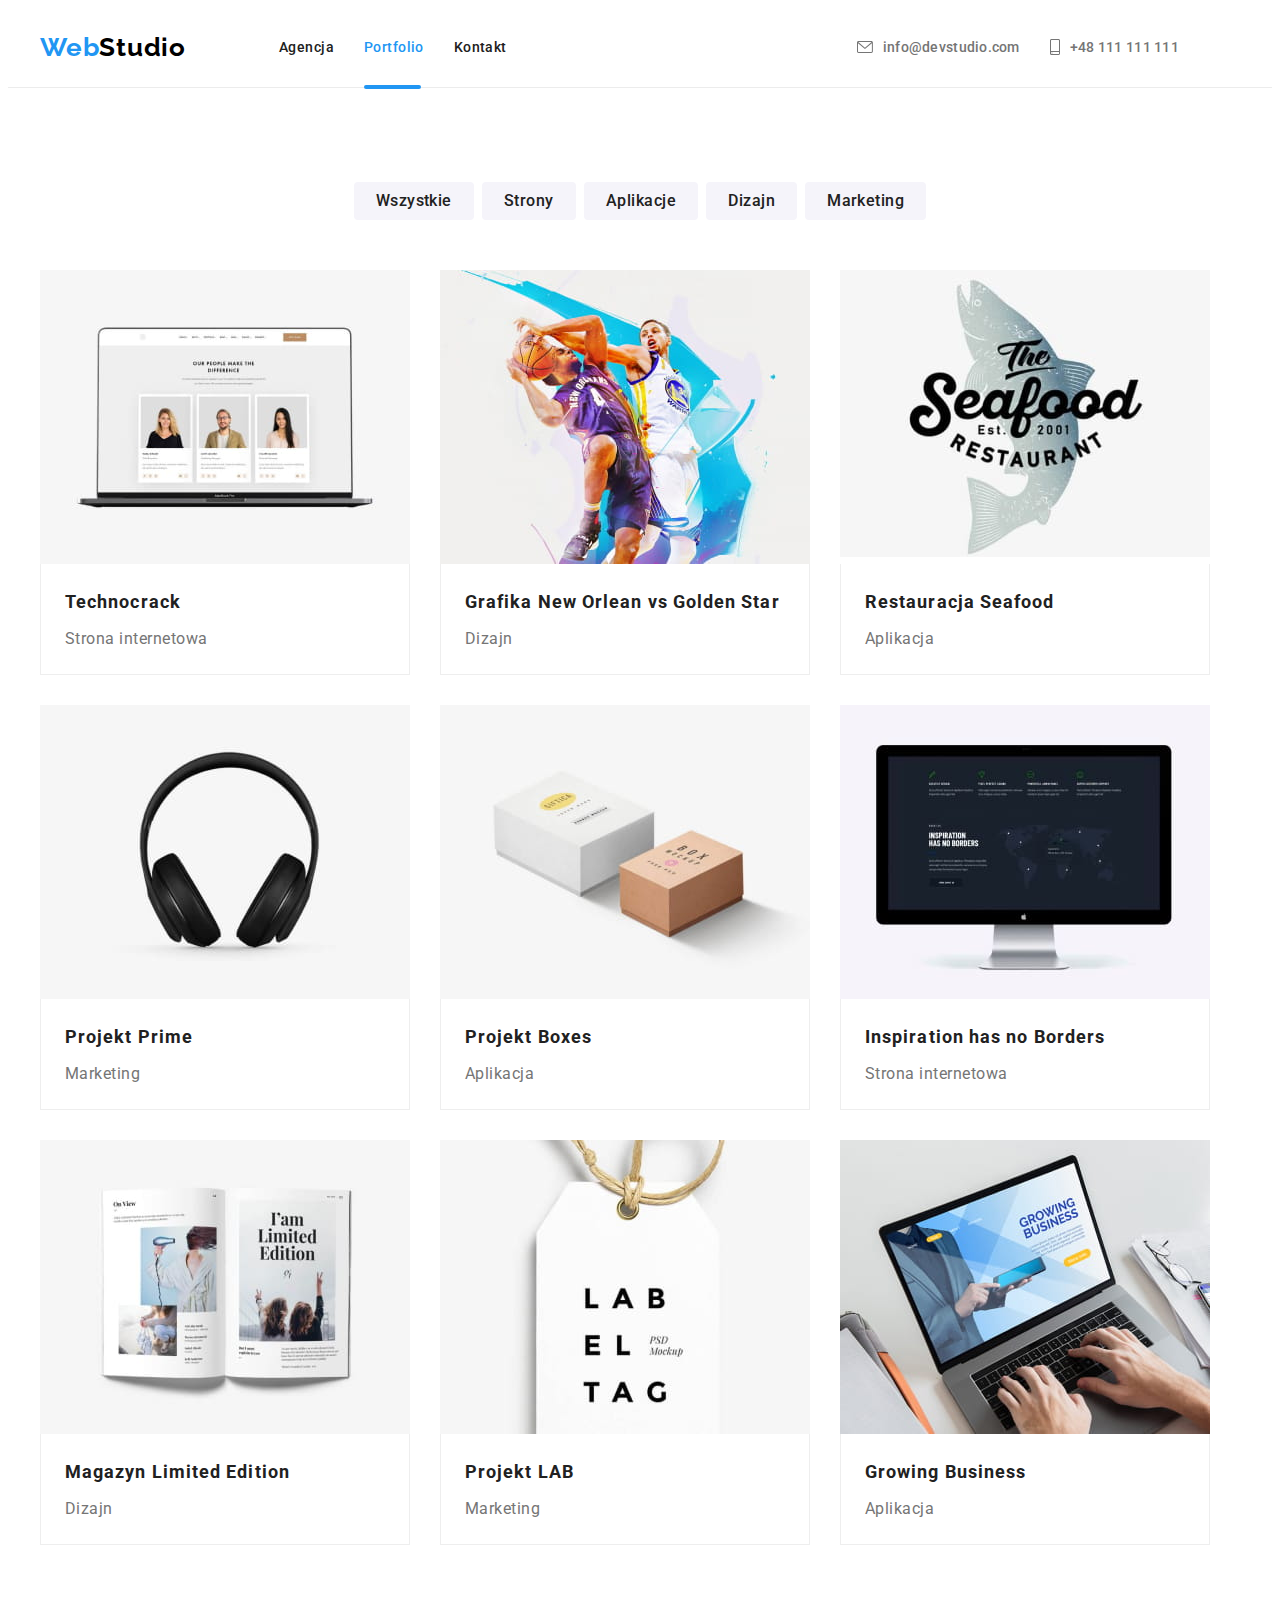
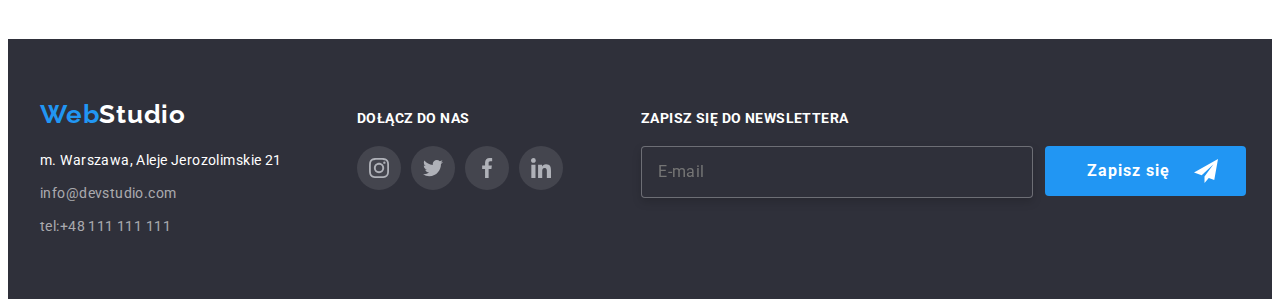
==== commit 663332ce: "ok" ====
--- a/portfolio.html
+++ b/portfolio.html
@@ -64,19 +64,19 @@
           <h1 class="visually-hidden portfolio-section__visually-hidden">portfolio</h1>
           <ul class="buttonslist portfolio-section__buttonlist">
             <li class="buttonslist_item">
-              <button type="button" class="buttonslist_btn">Wszystkie</button>
-            </li>
-            <li class="buttonslist_item">
-              <button type="button" class="buttonslist_btn">Strony</button>
-            </li>
-            <li class="buttonslist_item">
-              <button type="button" class="buttonslist_btn">Aplikacje</button>
-            </li>
-            <li class="buttonslist_item">
-              <button type="button" class="buttonslist_btn">Dizajn</button>
-            </li>
-            <li class="buttonslist_item">
-              <button type="button" class="buttonslist_btn">Marketing</button>
+              <button type="button" class="buttonslist__btn">Wszystkie</button>
+            </li>
+            <li class="buttonslist_item">
+              <button type="button" class="buttonslist__btn">Strony</button>
+            </li>
+            <li class="buttonslist_item">
+              <button type="button" class="buttonslist__btn">Aplikacje</button>
+            </li>
+            <li class="buttonslist_item">
+              <button type="button" class="buttonslist__btn">Dizajn</button>
+            </li>
+            <li class="buttonslist_item">
+              <button type="button" class="buttonslist__btn">Marketing</button>
             </li>
           </ul>
           <ul class="imagelist portfolio-section__imagelist">
--- a/CSS/main.min.css
+++ b/CSS/main.min.css
@@ -1 +1 @@
-*,*::before *::after{margin:0;padding:0}body{font-family:"Roboto",sans-serif;font-size:14px;color:#212121;background:#fff;letter-spacing:.03em}h1,h2,h3,p{margin:0 auto}img{max-width:100%;height:auto;display:block}ul{list-style:none;padding:0;margin:0}a{text-decoration:none;margin:0}button{display:-webkit-box;display:-ms-flexbox;display:flex;cursor:pointer;border-radius:4px;border:none;-webkit-box-pack:center;-ms-flex-pack:center;justify-content:center;-webkit-box-align:center;-ms-flex-align:center;align-items:center}.container{width:1200px;margin:0 auto;padding:0 15px}.section{padding-top:94px;padding-bottom:94px}.header{margin:0 auto;border-bottom:1px solid #ececec}.header__container{display:-webkit-box;display:-ms-flexbox;display:flex;-webkit-box-align:center;-ms-flex-align:center;align-items:center;padding-top:24px;padding-bottom:25px}.header__brandname{color:#000;margin-right:93px}.brandname{display:block;font-family:"Raleway";font-size:26px;font-weight:700;letter-spacing:.03em}.pieceofbrand{color:#2196f3}.nav__link{font-weight:500;text-align:left;color:currentColor;-webkit-transition:color 250ms cubic-bezier(0.4, 0, 0.2, 1);transition:color 250ms cubic-bezier(0.4, 0, 0.2, 1)}.nav__link:hover{color:#2196f3}.nav__link:focus{color:#2196f3}.list{display:-webkit-box;display:-ms-flexbox;display:flex;gap:30px}.currentsite{color:#2196f3;position:relative}.currentsite::after{content:"";border-bottom:4px solid #2196f3;border-radius:2px;position:absolute;width:53px;top:46px;left:0}.contact{color:#757575;margin-left:350px}.contact__img{margin-right:10px;fill:currentColor}.contact__link{display:-webkit-box;display:-ms-flexbox;display:flex;-webkit-box-align:center;-ms-flex-align:center;align-items:center;font-weight:500;color:currentColor;letter-spacing:.02em;font-size:14px;-webkit-transition:color 250ms cubic-bezier(0.4, 0, 0.2, 1);transition:color 250ms cubic-bezier(0.4, 0, 0.2, 1)}.contact__link:hover,.contact__link:focus{color:#2196f3}.main-section{background-color:#2f303a;padding-top:200px;padding-bottom:200px;background-image:-webkit-gradient(linear, left top, left bottom, color-stop(50%, rgba(47, 48, 58, 0.4)), color-stop(50%, rgba(47, 48, 58, 0.4))),url(../images/backgroundimage.jpg);background-image:linear-gradient(rgba(47, 48, 58, 0.4) 50%, rgba(47, 48, 58, 0.4) 50%),url(../images/backgroundimage.jpg);background-repeat:no-repeat;background-size:cover;max-width:1600px;height:600px;margin:0 auto}.main-section__header{font-size:44px;font-weight:900;line-height:1.36;letter-spacing:.06em;text-align:center;color:var(--fifhtcolor);margin-bottom:30px;width:696px}.main-section__button{text-align:center;padding:10px 41px;margin:0 auto}.main-section__header{font-size:44px;font-weight:900;line-height:1.36;letter-spacing:.06em;text-align:center;color:#fff;margin-bottom:30px;width:696px}.button{font-size:16px;font-weight:700;line-height:1.88;letter-spacing:.06em;background-color:#2196f3;color:#fff;font-family:"Roboto";font-style:normal}.loremsection__item{-ms-flex-preferred-size:calc((100% - 90px)/4);flex-basis:calc((100% - 90px)/4)}.loremsection__background{display:-webkit-box;display:-ms-flexbox;display:flex;width:270px;height:120px;-webkit-box-pack:center;-ms-flex-pack:center;justify-content:center;-webkit-box-align:center;-ms-flex-align:center;align-items:center;background-color:#f5f4fa;border-radius:4px;margin-bottom:30px}.loremsection__description{line-height:1.71;text-align:left;color:#757575}.loremsection__header{letter-spacing:.03em;font-weight:700;color:#212121;margin-bottom:10px;font-size:14px}.visually-hidden{position:absolute;width:1px;height:1px;margin:-1px;border:0;padding:0;white-space:nowrap;-webkit-clip-path:inset(100%);clip-path:inset(100%);clip:rect(0 0 0 0);overflow:hidden}.ourteam{padding-top:0}.ourteam__item{position:relative}.ourteam__applications{display:-webkit-box;display:-ms-flexbox;display:flex;-webkit-box-pack:center;-ms-flex-pack:center;justify-content:center;-webkit-box-align:center;-ms-flex-align:center;align-items:center;font-family:"Roboto";font-style:normal;font-weight:700;line-height:1.14;color:#fff;width:370px;height:70px;background-color:rgba(47,48,58,.8);position:relative;bottom:0px}.secondheader{letter-spacing:.03em;font-size:36px;font-weight:700;text-align:center;color:#212121;margin-bottom:50px}.lastsection--background{background-color:#f5f4fa}.lastsection__employee{border-radius:[object Object] px;background-color:#fff;-webkit-box-shadow:0px 1px 3px rgba(0,0,0,.12),0px 1px 1px rgba(0,0,0,.14),0px 2px 1px rgba(0,0,0,.2);box-shadow:0px 1px 3px rgba(0,0,0,.12),0px 1px 1px rgba(0,0,0,.14),0px 2px 1px rgba(0,0,0,.2);border-radius:0px 0px 4px 4px}.lastsection__employee-name{letter-spacing:.03em;font-size:16px;font-weight:500;text-align:center;color:#212121;margin-bottom:10px}.lastsection__employee-description{padding-top:30px;padding-bottom:30px}.lastsection__employee-position{font-size:16px;font-weight:400;text-align:center;color:#757575;letter-spacing:.03em;margin-bottom:16px}.social{display:-webkit-box;display:-ms-flexbox;display:flex;gap:10px;-webkit-box-pack:center;-ms-flex-pack:center;justify-content:center}.social__link{display:-webkit-box;display:-ms-flexbox;display:flex;color:#afb1b8;-webkit-box-pack:center;-ms-flex-pack:center;justify-content:center;-webkit-box-align:center;-ms-flex-align:center;align-items:center;width:44px;height:44px;border-radius:50%;background-color:#fff;-webkit-transition-property:background-color,color;transition-property:background-color,color;-webkit-transition-duration:250ms;transition-duration:250ms;-webkit-transition-timing-function:cubic-bezier(0.4, 0, 0.2, 1);transition-timing-function:cubic-bezier(0.4, 0, 0.2, 1)}.social__link:hover,.social__link:focus{color:#fff;background-color:#2196f3}.social__instagram,.social__linkedin,.social__facebook,.social__twitter{fill:currentColor;width:20px;height:20px}.social--footer{fill:#fff}.social__link-click{background:rgba(255,255,255,.1)}.customer-list{display:-webkit-box;display:-ms-flexbox;display:flex;gap:30px;-webkit-box-pack:center;-ms-flex-pack:center;justify-content:center}.customer-list__link{display:-webkit-box;display:-ms-flexbox;display:flex;-webkit-box-pack:center;-ms-flex-pack:center;justify-content:center;-webkit-box-align:center;-ms-flex-align:center;align-items:center;width:170px;height:92px;color:#afb1b8;border:1px solid currentColor;border-radius:4px;-webkit-transition:color 250ms cubic-bezier(0.4, 0, 0.2, 1);transition:color 250ms cubic-bezier(0.4, 0, 0.2, 1)}.customer-list__icon{fill:currentColor}.customer-list__link:hover,.customer-list__link:focus{color:#2196f3}.footer{background-color:#2f303a;padding-top:60px;padding-bottom:60px}.footer__brandname{text-align:left;color:#fff;margin-bottom:20px;margin-right:171px}.footer__joinus-slogan{font-family:Roboto;font-size:14px;font-weight:700;line-height:16px;letter-spacing:.03em;text-align:left;text-transform:uppercase;color:#fff;margin-bottom:20px}.footer__container{display:-webkit-box;display:-ms-flexbox;display:flex;-webkit-box-align:baseline;-ms-flex-align:baseline;align-items:baseline}.adress__contactfooter{line-height:1.71;color:rgba(255,255,255,.6);font-style:normal;-webkit-transition:color 250ms cubic-bezier(0.4, 0, 0.2, 1);transition:color 250ms cubic-bezier(0.4, 0, 0.2, 1)}.adress__contactfooter:hover,.adress__contactfooter:focus{color:#2196f3;cursor:pointer}.adress__localization{display:block;line-height:1.71;color:#fff;font-style:normal;margin-right:70px}.adress__list{display:block}.adress__item:not(:last-child){margin-bottom:9px}.newsletterform{margin-left:78px}.newsletterform__signup{display:block;font-family:Roboto;font-size:14px;font-weight:700;letter-spacing:.03em;color:#fff;text-transform:uppercase;margin-bottom:20px;cursor:pointer}.newsletterform__flex{display:-webkit-box;display:-ms-flexbox;display:flex}.newsletterform__email{width:358px;padding:15px 16px;font-family:Roboto;font-size:16px;font-weight:400;line-height:1.25;letter-spacing:.03em;border:1px solid rgba(255,255,255,.3);-webkit-filter:drop-shadow(0px 4px 4px rgba(0, 0, 0, 0.15));filter:drop-shadow(0px 4px 4px rgba(0, 0, 0, 0.15));border-radius:4px;background:#2f303a;color:rgba(255,255,255,.6);margin-right:12px;-webkit-transition:border-color 250ms cubic-bezier(0.4, 0, 0.2, 1),drop-shadow 250ms cubic-bezier(0.4, 0, 0.2, 1);transition:border-color 250ms cubic-bezier(0.4, 0, 0.2, 1),drop-shadow 250ms cubic-bezier(0.4, 0, 0.2, 1)}.newsletterform__email:hover,.newsletterform__email:focus{outline:none;border-color:#2196f3;-webkit-filter:drop-shadow(0px 4px 4px rgba(0, 0, 0, 0.15));filter:drop-shadow(0px 4px 4px rgba(0, 0, 0, 0.15))}.newsletterform__button{width:201px;height:50px;padding-left:42px;padding-right:28px;padding-top:0px;padding-bottom:0px;fill:#fff;-webkit-transition:-webkit-box-shadow 250ms cubic-bezier(0.4, 0, 0.2, 1);transition:-webkit-box-shadow 250ms cubic-bezier(0.4, 0, 0.2, 1);transition:box-shadow 250ms cubic-bezier(0.4, 0, 0.2, 1);transition:box-shadow 250ms cubic-bezier(0.4, 0, 0.2, 1), -webkit-box-shadow 250ms cubic-bezier(0.4, 0, 0.2, 1)}.newsletterform__button:hover,.newsletterform__button:focus{-webkit-box-shadow:0px 4px 4px rgba(0,0,0,.15);box-shadow:0px 4px 4px rgba(0,0,0,.15)}.newsletterform__arrow{width:24px;height:24px;margin-left:24px}.backdrop{position:fixed;top:0;left:0;width:100%;height:100%;z-index:1;background:rgba(0,0,0,.2);-webkit-transition:visibility 250ms cubic-bezier(0.4, 0, 0.2, 1),opacity 250ms cubic-bezier(0.4, 0, 0.2, 1);transition:visibility 250ms cubic-bezier(0.4, 0, 0.2, 1),opacity 250ms cubic-bezier(0.4, 0, 0.2, 1)}.is-hidden{pointer-events:none;visibility:hidden;opacity:0}.modal{width:528px;height:581px;position:absolute;top:50%;left:50%;-webkit-transform:translate(-50%, -50%);transform:translate(-50%, -50%);z-index:2;background-color:#fff;border-radius:4px;-webkit-box-shadow:0px 1px 3px rgba(0,0,0,.12),0px 1px 1px rgba(0,0,0,.14),0px 2px 1px rgba(0,0,0,.2);box-shadow:0px 1px 3px rgba(0,0,0,.12),0px 1px 1px rgba(0,0,0,.14),0px 2px 1px rgba(0,0,0,.2);padding:40px 40px}.form__paragraph{font-family:"Roboto";font-style:normal;font-weight:700;font-size:20px;text-align:center;letter-spacing:.03em;color:#212121;margin-bottom:12px}.form__namelabel{font-family:"Roboto";font-style:normal;font-weight:400;font-size:12px;letter-spacing:.01em;color:#757575;cursor:pointer;margin-bottom:4px}.form__user-name{width:100%;height:40px;padding-left:42px;border:1px solid rgba(33,33,33,.2);border-radius:4px;-webkit-transition:border-color 250ms cubic-bezier(0.4, 0, 0.2, 1);transition:border-color 250ms cubic-bezier(0.4, 0, 0.2, 1)}.form__user-name:hover,.form__user-name:focus{border-color:#2196f3;outline:none}.form__user-icon{position:absolute;width:12px;height:12px;top:50%;-webkit-transform:translateY(-50%);transform:translateY(-50%);left:15px;-webkit-transition:fill 250ms cubic-bezier(0.4, 0, 0.2, 1);transition:fill 250ms cubic-bezier(0.4, 0, 0.2, 1)}.form__user-name:hover+.form__user-icon,.form__user-name:focus+.form__user-icon{fill:#2196f3}.form__phonelabel{font-family:"Roboto";font-style:normal;font-weight:400;font-size:12px;letter-spacing:.01em;color:#757575;cursor:pointer;margin-bottom:4px}.form__user-phone{width:100%;height:40px;padding-left:42px;border:1px solid rgba(33,33,33,.2);border-radius:4px;-webkit-transition:border-color 250ms cubic-bezier(0.4, 0, 0.2, 1);transition:border-color 250ms cubic-bezier(0.4, 0, 0.2, 1)}.form__user-phone:hover,.form__user-phone:focus{border-color:#2196f3;outline:none}.form__phone-icon{position:absolute;width:13px;height:13px;top:50%;-webkit-transform:translateY(-50%);transform:translateY(-50%);left:14px;-webkit-transition:fill 250ms cubic-bezier(0.4, 0, 0.2, 1);transition:fill 250ms cubic-bezier(0.4, 0, 0.2, 1)}.form__user-phone:hover+.form__phone-icon,.form__user-phone:focus+.form__phone-icon{fill:#2196f3}.form__email-account-label{font-family:"Roboto";font-style:normal;font-weight:400;font-size:12px;letter-spacing:.01em;color:#757575;cursor:pointer;margin-bottom:4px}.form__user-email-account{width:100%;height:40px;padding-left:42px;border:1px solid rgba(33,33,33,.2);border-radius:4px;-webkit-transition:border-color 250ms cubic-bezier(0.4, 0, 0.2, 1);transition:border-color 250ms cubic-bezier(0.4, 0, 0.2, 1)}.form__user-email-account:hover,.form__user-email-account:focus{border-color:#2196f3;outline:none}.form__email-icon{position:absolute;width:15px;height:12px;top:50%;-webkit-transform:translateY(-50%);transform:translateY(-50%);left:13.5px;-webkit-transition:fill 250ms cubic-bezier(0.4, 0, 0.2, 1);transition:fill 250ms cubic-bezier(0.4, 0, 0.2, 1)}.form__user-email-account:hover+.form__email-icon,.form__user-email-account:focus+.form__email-icon{fill:#2196f3}.form__comment-label{font-family:"Roboto";font-style:normal;font-weight:400;font-size:12px;letter-spacing:.01em;color:#757575;cursor:pointer;margin-bottom:4px}.form__comment:-moz-placeholder-shown{font-family:"Roboto";font-style:normal;font-weight:400;font-size:12px;line-height:14px;letter-spacing:.01em;color:rgba(117,117,117,.5)}.form__comment:-ms-input-placeholder{font-family:"Roboto";font-style:normal;font-weight:400;font-size:12px;line-height:14px;letter-spacing:.01em;color:rgba(117,117,117,.5)}.form__comment:placeholder-shown{font-family:"Roboto";font-style:normal;font-weight:400;font-size:12px;line-height:14px;letter-spacing:.01em;color:rgba(117,117,117,.5)}.form__comment{width:100%;height:120px;padding:12px 16px;border:1px solid rgba(33,33,33,.2);border-radius:4px;resize:none;-webkit-transition:border-color 250ms cubic-bezier(0.4, 0, 0.2, 1);transition:border-color 250ms cubic-bezier(0.4, 0, 0.2, 1);margin-bottom:20px}.form__comment:hover,.form__comment:focus{border-color:#2196f3;outline:none;color:#000}.form__politcslabel{font-family:"Roboto";font-style:normal;font-weight:400;font-size:14px;line-height:1.71;letter-spacing:.03em;color:#757575;cursor:pointer;padding-left:37px}.form__statute-politics{text-decoration:underline;color:#2196f3}.form__confirmation-icon{width:16px;height:15px;fill:#fff;z-index:1;opacity:0;position:absolute;left:54px;top:437px}.form__politics-confirmation{width:16px;height:15px;outline:1px solid #212121;-webkit-appearance:none;-moz-appearance:none;appearance:none;border-radius:2px;z-index:2;opacity:0;position:absolute;left:54px;top:437px}.form__checbox_empty{width:16px;height:15px;z-index:0;opacity:1;position:absolute;left:54px;top:437px}.form__politics-confirmation:checked+.form__confirmation-icon{opacity:1}.form__sendbutton{margin-top:30px;margin-bottom:40px;margin-left:auto;margin-right:auto;width:200px;height:50px;-webkit-transition:-webkit-box-shadow 250ms cubic-bezier(0.4, 0, 0.2, 1);transition:-webkit-box-shadow 250ms cubic-bezier(0.4, 0, 0.2, 1);transition:box-shadow 250ms cubic-bezier(0.4, 0, 0.2, 1);transition:box-shadow 250ms cubic-bezier(0.4, 0, 0.2, 1), -webkit-box-shadow 250ms cubic-bezier(0.4, 0, 0.2, 1)}.form__sendbutton:hover,.form__sendbutton:focus{-webkit-box-shadow:0px 4px 4px rgba(0,0,0,.15);box-shadow:0px 4px 4px rgba(0,0,0,.15)}.form__close-btn-icon{width:11px;height:11px}.form__close-btn{display:-webkit-box;display:-ms-flexbox;display:flex;-webkit-box-pack:center;-ms-flex-pack:center;justify-content:center;-webkit-box-align:center;-ms-flex-align:center;align-items:center;width:30px;height:30px;position:absolute;top:8px;left:490px;background:#fff;border:1px solid rgba(0,0,0,.1);border-radius:50%}.user-container{position:relative;margin-bottom:10px}/*# sourceMappingURL=main.min.css.map */+*,*::before *::after{margin:0;padding:0}body{font-family:"Roboto",sans-serif;font-size:14px;color:#212121;background:#fff;letter-spacing:.03em}h1,h2,h3,p{margin:0 auto}img{max-width:100%;height:auto;display:block}ul{list-style:none;padding:0;margin:0}a{text-decoration:none;margin:0}button{display:-webkit-box;display:-ms-flexbox;display:flex;cursor:pointer;border-radius:4px;border:none;-webkit-box-pack:center;-ms-flex-pack:center;justify-content:center;-webkit-box-align:center;-ms-flex-align:center;align-items:center}.container{width:1200px;margin:0 auto;padding:0 15px}.section{padding-top:94px;padding-bottom:94px}.header{margin:0 auto;border-bottom:1px solid #ececec}.header__container{display:-webkit-box;display:-ms-flexbox;display:flex;-webkit-box-align:center;-ms-flex-align:center;align-items:center;padding-top:24px;padding-bottom:25px}.header__brandname{color:#000;margin-right:93px}.brandname{display:block;font-family:"Raleway";font-size:26px;font-weight:700;letter-spacing:.03em}.pieceofbrand{color:#2196f3}.nav__link{font-weight:500;text-align:left;color:currentColor;-webkit-transition:color 250ms cubic-bezier(0.4, 0, 0.2, 1);transition:color 250ms cubic-bezier(0.4, 0, 0.2, 1)}.nav__link:hover{color:#2196f3}.nav__link:focus{color:#2196f3}.list{display:-webkit-box;display:-ms-flexbox;display:flex;gap:30px}.currentsite{color:#2196f3;position:relative}.currentsite::after{content:"";border-bottom:4px solid #2196f3;border-radius:2px;position:absolute;width:53px;top:46px;left:0}.contact{color:#757575;margin-left:350px}.contact__img{margin-right:10px;fill:currentColor}.contact__link{display:-webkit-box;display:-ms-flexbox;display:flex;-webkit-box-align:center;-ms-flex-align:center;align-items:center;font-weight:500;color:currentColor;letter-spacing:.02em;font-size:14px;-webkit-transition:color 250ms cubic-bezier(0.4, 0, 0.2, 1);transition:color 250ms cubic-bezier(0.4, 0, 0.2, 1)}.contact__link:hover,.contact__link:focus{color:#2196f3}.main-section{background-color:#2f303a;padding-top:200px;padding-bottom:200px;background-image:-webkit-gradient(linear, left top, left bottom, color-stop(50%, rgba(47, 48, 58, 0.4)), color-stop(50%, rgba(47, 48, 58, 0.4))),url(../images/backgroundimage.jpg);background-image:linear-gradient(rgba(47, 48, 58, 0.4) 50%, rgba(47, 48, 58, 0.4) 50%),url(../images/backgroundimage.jpg);background-repeat:no-repeat;background-size:cover;max-width:1600px;height:600px;margin:0 auto}.main-section__header{font-size:44px;font-weight:900;line-height:1.36;letter-spacing:.06em;text-align:center;color:var(--fifhtcolor);margin-bottom:30px;width:696px}.main-section__button{text-align:center;padding:10px 41px;margin:0 auto}.main-section__header{font-size:44px;font-weight:900;line-height:1.36;letter-spacing:.06em;text-align:center;color:#fff;margin-bottom:30px;width:696px}.button{font-size:16px;font-weight:700;line-height:1.88;letter-spacing:.06em;background-color:#2196f3;color:#fff;font-family:"Roboto";font-style:normal}.loremsection__item{-ms-flex-preferred-size:calc((100% - 90px)/4);flex-basis:calc((100% - 90px)/4)}.loremsection__background{display:-webkit-box;display:-ms-flexbox;display:flex;width:270px;height:120px;-webkit-box-pack:center;-ms-flex-pack:center;justify-content:center;-webkit-box-align:center;-ms-flex-align:center;align-items:center;background-color:#f5f4fa;border-radius:4px;margin-bottom:30px}.loremsection__description{line-height:1.71;text-align:left;color:#757575}.loremsection__header{letter-spacing:.03em;font-weight:700;color:#212121;margin-bottom:10px;font-size:14px}.visually-hidden{position:absolute;width:1px;height:1px;margin:-1px;border:0;padding:0;white-space:nowrap;-webkit-clip-path:inset(100%);clip-path:inset(100%);clip:rect(0 0 0 0);overflow:hidden}.ourteam{padding-top:0}.ourteam__item{position:relative}.ourteam__applications{display:-webkit-box;display:-ms-flexbox;display:flex;-webkit-box-pack:center;-ms-flex-pack:center;justify-content:center;-webkit-box-align:center;-ms-flex-align:center;align-items:center;font-family:"Roboto";font-style:normal;font-weight:700;line-height:1.14;color:#fff;width:370px;height:70px;background-color:rgba(47,48,58,.8);position:absolute;bottom:0px}.secondheader{letter-spacing:.03em;font-size:36px;font-weight:700;text-align:center;color:#212121;margin-bottom:50px}.lastsection--background{background-color:#f5f4fa}.lastsection__employee{border-radius:[object Object] px;background-color:#fff;-webkit-box-shadow:0px 1px 3px rgba(0,0,0,.12),0px 1px 1px rgba(0,0,0,.14),0px 2px 1px rgba(0,0,0,.2);box-shadow:0px 1px 3px rgba(0,0,0,.12),0px 1px 1px rgba(0,0,0,.14),0px 2px 1px rgba(0,0,0,.2);border-radius:0px 0px 4px 4px}.lastsection__employee-name{letter-spacing:.03em;font-size:16px;font-weight:500;text-align:center;color:#212121;margin-bottom:10px}.lastsection__employee-description{padding-top:30px;padding-bottom:30px}.lastsection__employee-position{font-size:16px;font-weight:400;text-align:center;color:#757575;letter-spacing:.03em;margin-bottom:16px}.social{display:-webkit-box;display:-ms-flexbox;display:flex;gap:10px;-webkit-box-pack:center;-ms-flex-pack:center;justify-content:center}.social__link{display:-webkit-box;display:-ms-flexbox;display:flex;color:#afb1b8;-webkit-box-pack:center;-ms-flex-pack:center;justify-content:center;-webkit-box-align:center;-ms-flex-align:center;align-items:center;width:44px;height:44px;border-radius:50%;background-color:#fff;-webkit-transition-property:background-color,color;transition-property:background-color,color;-webkit-transition-duration:250ms;transition-duration:250ms;-webkit-transition-timing-function:cubic-bezier(0.4, 0, 0.2, 1);transition-timing-function:cubic-bezier(0.4, 0, 0.2, 1)}.social__link:hover,.social__link:focus{color:#fff;background-color:#2196f3}.social__instagram,.social__linkedin,.social__facebook,.social__twitter{fill:currentColor;width:20px;height:20px}.social--footer{fill:#fff}.social__link-click{background:rgba(255,255,255,.1)}.customer-list{display:-webkit-box;display:-ms-flexbox;display:flex;gap:30px;-webkit-box-pack:center;-ms-flex-pack:center;justify-content:center}.customer-list__link{display:-webkit-box;display:-ms-flexbox;display:flex;-webkit-box-pack:center;-ms-flex-pack:center;justify-content:center;-webkit-box-align:center;-ms-flex-align:center;align-items:center;width:170px;height:92px;color:#afb1b8;border:1px solid currentColor;border-radius:4px;-webkit-transition:color 250ms cubic-bezier(0.4, 0, 0.2, 1);transition:color 250ms cubic-bezier(0.4, 0, 0.2, 1)}.customer-list__icon{fill:currentColor}.customer-list__link:hover,.customer-list__link:focus{color:#2196f3}.footer{background-color:#2f303a;padding-top:60px;padding-bottom:60px}.footer__brandname{text-align:left;color:#fff;margin-bottom:20px;margin-right:171px}.footer__joinus-slogan{font-family:Roboto;font-size:14px;font-weight:700;line-height:16px;letter-spacing:.03em;text-align:left;text-transform:uppercase;color:#fff;margin-bottom:20px}.footer__container{display:-webkit-box;display:-ms-flexbox;display:flex;-webkit-box-align:baseline;-ms-flex-align:baseline;align-items:baseline}.adress__contactfooter{line-height:1.71;color:rgba(255,255,255,.6);font-style:normal;-webkit-transition:color 250ms cubic-bezier(0.4, 0, 0.2, 1);transition:color 250ms cubic-bezier(0.4, 0, 0.2, 1)}.adress__contactfooter:hover,.adress__contactfooter:focus{color:#2196f3;cursor:pointer}.adress__localization{display:block;line-height:1.71;color:#fff;font-style:normal;margin-right:70px}.adress__list{display:block}.adress__item:not(:last-child){margin-bottom:9px}.newsletterform{margin-left:78px}.newsletterform__signup{display:block;font-family:Roboto;font-size:14px;font-weight:700;letter-spacing:.03em;color:#fff;text-transform:uppercase;margin-bottom:20px;cursor:pointer}.newsletterform__flex{display:-webkit-box;display:-ms-flexbox;display:flex}.newsletterform__email{width:358px;padding:15px 16px;font-family:Roboto;font-size:16px;font-weight:400;line-height:1.25;letter-spacing:.03em;border:1px solid rgba(255,255,255,.3);-webkit-filter:drop-shadow(0px 4px 4px rgba(0, 0, 0, 0.15));filter:drop-shadow(0px 4px 4px rgba(0, 0, 0, 0.15));border-radius:4px;background:#2f303a;color:rgba(255,255,255,.6);margin-right:12px;-webkit-transition:border-color 250ms cubic-bezier(0.4, 0, 0.2, 1),drop-shadow 250ms cubic-bezier(0.4, 0, 0.2, 1);transition:border-color 250ms cubic-bezier(0.4, 0, 0.2, 1),drop-shadow 250ms cubic-bezier(0.4, 0, 0.2, 1)}.newsletterform__email:hover,.newsletterform__email:focus{outline:none;border-color:#2196f3;-webkit-filter:drop-shadow(0px 4px 4px rgba(0, 0, 0, 0.15));filter:drop-shadow(0px 4px 4px rgba(0, 0, 0, 0.15))}.newsletterform__button{width:201px;height:50px;padding-left:42px;padding-right:28px;padding-top:0px;padding-bottom:0px;fill:#fff;-webkit-transition:-webkit-box-shadow 250ms cubic-bezier(0.4, 0, 0.2, 1);transition:-webkit-box-shadow 250ms cubic-bezier(0.4, 0, 0.2, 1);transition:box-shadow 250ms cubic-bezier(0.4, 0, 0.2, 1);transition:box-shadow 250ms cubic-bezier(0.4, 0, 0.2, 1), -webkit-box-shadow 250ms cubic-bezier(0.4, 0, 0.2, 1)}.newsletterform__button:hover,.newsletterform__button:focus{-webkit-box-shadow:0px 4px 4px rgba(0,0,0,.15);box-shadow:0px 4px 4px rgba(0,0,0,.15)}.newsletterform__arrow{width:24px;height:24px;margin-left:24px}.backdrop{position:fixed;top:0;left:0;width:100%;height:100%;z-index:1;background:rgba(0,0,0,.2);-webkit-transition:visibility 250ms cubic-bezier(0.4, 0, 0.2, 1),opacity 250ms cubic-bezier(0.4, 0, 0.2, 1);transition:visibility 250ms cubic-bezier(0.4, 0, 0.2, 1),opacity 250ms cubic-bezier(0.4, 0, 0.2, 1)}.is-hidden{pointer-events:none;visibility:hidden;opacity:0}.modal{width:528px;height:581px;position:absolute;top:50%;left:50%;-webkit-transform:translate(-50%, -50%);transform:translate(-50%, -50%);z-index:2;background-color:#fff;border-radius:4px;-webkit-box-shadow:0px 1px 3px rgba(0,0,0,.12),0px 1px 1px rgba(0,0,0,.14),0px 2px 1px rgba(0,0,0,.2);box-shadow:0px 1px 3px rgba(0,0,0,.12),0px 1px 1px rgba(0,0,0,.14),0px 2px 1px rgba(0,0,0,.2);padding:40px 40px}.form__paragraph{font-family:"Roboto";font-style:normal;font-weight:700;font-size:20px;text-align:center;letter-spacing:.03em;color:#212121;margin-bottom:12px}.form__namelabel{font-family:"Roboto";font-style:normal;font-weight:400;font-size:12px;letter-spacing:.01em;color:#757575;cursor:pointer;margin-bottom:4px}.form__user-name{width:100%;height:40px;padding-left:42px;border:1px solid rgba(33,33,33,.2);border-radius:4px;-webkit-transition:border-color 250ms cubic-bezier(0.4, 0, 0.2, 1);transition:border-color 250ms cubic-bezier(0.4, 0, 0.2, 1)}.form__user-name:hover,.form__user-name:focus{border-color:#2196f3;outline:none}.form__user-icon{position:absolute;width:12px;height:12px;top:50%;-webkit-transform:translateY(-50%);transform:translateY(-50%);left:15px;-webkit-transition:fill 250ms cubic-bezier(0.4, 0, 0.2, 1);transition:fill 250ms cubic-bezier(0.4, 0, 0.2, 1)}.form__user-name:hover+.form__user-icon,.form__user-name:focus+.form__user-icon{fill:#2196f3}.form__phonelabel{font-family:"Roboto";font-style:normal;font-weight:400;font-size:12px;letter-spacing:.01em;color:#757575;cursor:pointer;margin-bottom:4px}.form__user-phone{width:100%;height:40px;padding-left:42px;border:1px solid rgba(33,33,33,.2);border-radius:4px;-webkit-transition:border-color 250ms cubic-bezier(0.4, 0, 0.2, 1);transition:border-color 250ms cubic-bezier(0.4, 0, 0.2, 1)}.form__user-phone:hover,.form__user-phone:focus{border-color:#2196f3;outline:none}.form__phone-icon{position:absolute;width:13px;height:13px;top:50%;-webkit-transform:translateY(-50%);transform:translateY(-50%);left:14px;-webkit-transition:fill 250ms cubic-bezier(0.4, 0, 0.2, 1);transition:fill 250ms cubic-bezier(0.4, 0, 0.2, 1)}.form__user-phone:hover+.form__phone-icon,.form__user-phone:focus+.form__phone-icon{fill:#2196f3}.form__email-account-label{font-family:"Roboto";font-style:normal;font-weight:400;font-size:12px;letter-spacing:.01em;color:#757575;cursor:pointer;margin-bottom:4px}.form__user-email-account{width:100%;height:40px;padding-left:42px;border:1px solid rgba(33,33,33,.2);border-radius:4px;-webkit-transition:border-color 250ms cubic-bezier(0.4, 0, 0.2, 1);transition:border-color 250ms cubic-bezier(0.4, 0, 0.2, 1)}.form__user-email-account:hover,.form__user-email-account:focus{border-color:#2196f3;outline:none}.form__email-icon{position:absolute;width:15px;height:12px;top:50%;-webkit-transform:translateY(-50%);transform:translateY(-50%);left:13.5px;-webkit-transition:fill 250ms cubic-bezier(0.4, 0, 0.2, 1);transition:fill 250ms cubic-bezier(0.4, 0, 0.2, 1)}.form__user-email-account:hover+.form__email-icon,.form__user-email-account:focus+.form__email-icon{fill:#2196f3}.form__comment-label{font-family:"Roboto";font-style:normal;font-weight:400;font-size:12px;letter-spacing:.01em;color:#757575;cursor:pointer;margin-bottom:4px}.form__comment:-moz-placeholder-shown{font-family:"Roboto";font-style:normal;font-weight:400;font-size:12px;line-height:14px;letter-spacing:.01em;color:rgba(117,117,117,.5)}.form__comment:-ms-input-placeholder{font-family:"Roboto";font-style:normal;font-weight:400;font-size:12px;line-height:14px;letter-spacing:.01em;color:rgba(117,117,117,.5)}.form__comment:placeholder-shown{font-family:"Roboto";font-style:normal;font-weight:400;font-size:12px;line-height:14px;letter-spacing:.01em;color:rgba(117,117,117,.5)}.form__comment{width:100%;height:120px;padding:12px 16px;border:1px solid rgba(33,33,33,.2);border-radius:4px;resize:none;-webkit-transition:border-color 250ms cubic-bezier(0.4, 0, 0.2, 1);transition:border-color 250ms cubic-bezier(0.4, 0, 0.2, 1);margin-bottom:20px}.form__comment:hover,.form__comment:focus{border-color:#2196f3;outline:none;color:#000}.form__politcslabel{font-family:"Roboto";font-style:normal;font-weight:400;font-size:14px;line-height:1.71;letter-spacing:.03em;color:#757575;cursor:pointer;padding-left:37px}.form__statute-politics{text-decoration:underline;color:#2196f3}.form__confirmation-icon{width:16px;height:15px;fill:#fff;z-index:1;opacity:0;position:absolute;left:54px;top:437px}.form__politics-confirmation{width:16px;height:15px;outline:1px solid #212121;-webkit-appearance:none;-moz-appearance:none;appearance:none;border-radius:2px;z-index:2;opacity:0;position:absolute;left:54px;top:437px}.form__checbox_empty{width:16px;height:15px;z-index:0;opacity:1;position:absolute;left:54px;top:437px}.form__politics-confirmation:checked+.form__confirmation-icon{opacity:1}.form__sendbutton{margin-top:30px;margin-bottom:40px;margin-left:auto;margin-right:auto;width:200px;height:50px;-webkit-transition:-webkit-box-shadow 250ms cubic-bezier(0.4, 0, 0.2, 1);transition:-webkit-box-shadow 250ms cubic-bezier(0.4, 0, 0.2, 1);transition:box-shadow 250ms cubic-bezier(0.4, 0, 0.2, 1);transition:box-shadow 250ms cubic-bezier(0.4, 0, 0.2, 1), -webkit-box-shadow 250ms cubic-bezier(0.4, 0, 0.2, 1)}.form__sendbutton:hover,.form__sendbutton:focus{-webkit-box-shadow:0px 4px 4px rgba(0,0,0,.15);box-shadow:0px 4px 4px rgba(0,0,0,.15)}.form__close-btn-icon{width:11px;height:11px}.form__close-btn{display:-webkit-box;display:-ms-flexbox;display:flex;-webkit-box-pack:center;-ms-flex-pack:center;justify-content:center;-webkit-box-align:center;-ms-flex-align:center;align-items:center;width:30px;height:30px;position:absolute;top:8px;left:490px;background:#fff;border:1px solid rgba(0,0,0,.1);border-radius:50%}.user-container{position:relative;margin-bottom:10px}.currentsiteportfolio{color:#2196f3;position:relative}.currentsiteportfolio::after{content:"";border-bottom:4px solid #2196f3;border-radius:2px;position:absolute;width:57px;top:46px;left:0}.buttonslist{display:-webkit-box;display:-ms-flexbox;display:flex;-webkit-box-pack:center;-ms-flex-pack:center;justify-content:center;gap:8px;margin-bottom:50px}.buttonslist__btn{font-size:16px;font-weight:500;text-align:center;background-color:#f5f4fa;color:#212121;font-family:"Roboto";padding:6px 22px;letter-spacing:.03em;line-height:1.62;-webkit-box-shadow:none;box-shadow:none;-webkit-transition-property:background-color,color,-webkit-box-shadow;transition-property:background-color,color,-webkit-box-shadow;transition-property:background-color,color,box-shadow;transition-property:background-color,color,box-shadow,-webkit-box-shadow;-webkit-transition-duration:250ms;transition-duration:250ms;-webkit-transition-timing-function:cubic-bezier(0.4, 0, 0.2, 1);transition-timing-function:cubic-bezier(0.4, 0, 0.2, 1)}.buttonslist__btn:hover,.buttonslist__btn:focus{color:#fff;background-color:#2196f3;cursor:pointer;-webkit-box-shadow:0px 3px 1px rgba(0,0,0,.1),0px 1px 2px rgba(0,0,0,.08),0px 2px 2px rgba(0,0,0,.12);box-shadow:0px 3px 1px rgba(0,0,0,.1),0px 1px 2px rgba(0,0,0,.08),0px 2px 2px rgba(0,0,0,.12)}.box{position:relative;width:370px;height:294px;overflow:hidden}.overlay{position:absolute;top:0;left:0;padding:49px 45px 49px 24px;width:100%;height:100%;font-family:"Roboto";font-style:normal;font-weight:400;font-size:18px;line-height:1.56;letter-spacing:.03em;color:#fff;background-color:rgba(33,150,243,.9);-webkit-transform:translateY(100%);transform:translateY(100%);-webkit-transition:-webkit-transform 250ms cubic-bezier(0.4, 0, 0.2, 1);transition:-webkit-transform 250ms cubic-bezier(0.4, 0, 0.2, 1);transition:transform 250ms cubic-bezier(0.4, 0, 0.2, 1);transition:transform 250ms cubic-bezier(0.4, 0, 0.2, 1), -webkit-transform 250ms cubic-bezier(0.4, 0, 0.2, 1)}.imagelist{display:-webkit-box;display:-ms-flexbox;display:flex;gap:30px;-ms-flex-wrap:wrap;flex-wrap:wrap}.imagelist_link{display:block;width:370px;-webkit-box-shadow:none;box-shadow:none;-webkit-transition-property:-webkit-box-shadow;transition-property:-webkit-box-shadow;transition-property:box-shadow;transition-property:box-shadow, -webkit-box-shadow;-webkit-transition-duration:250ms;transition-duration:250ms;-webkit-transition-timing-function:cubic-bezier(0.4, 0, 0.2, 1);transition-timing-function:cubic-bezier(0.4, 0, 0.2, 1)}.imagelist__link:hover,.imagelist__link:focus{-webkit-box-shadow:0px 1px 1px rgba(0,0,0,.12),0px 4px 4px rgba(0,0,0,.06),1px 4px 6px rgba(0,0,0,.16);box-shadow:0px 1px 1px rgba(0,0,0,.12),0px 4px 4px rgba(0,0,0,.06),1px 4px 6px rgba(0,0,0,.16)}.imagelist__border{padding-top:20px;border-right:1px solid #eee;border-bottom:1px solid #eee;border-left:1px solid #eee;padding-left:24px;padding-right:24px;padding-bottom:20px}.imagelist__header{font-size:18px;font-weight:700;line-height:2;letter-spacing:.06em;text-align:left;color:#212121;margin-bottom:4px}.imagelist__description{font-size:16px;line-height:1.88;text-align:left;color:#757575;letter-spacing:.03em}.imagelist__link:hover .overlay,.imagelist__link:focus .overlay{-webkit-transform:translateY(0%);transform:translateY(0%)}/*# sourceMappingURL=main.min.css.map */